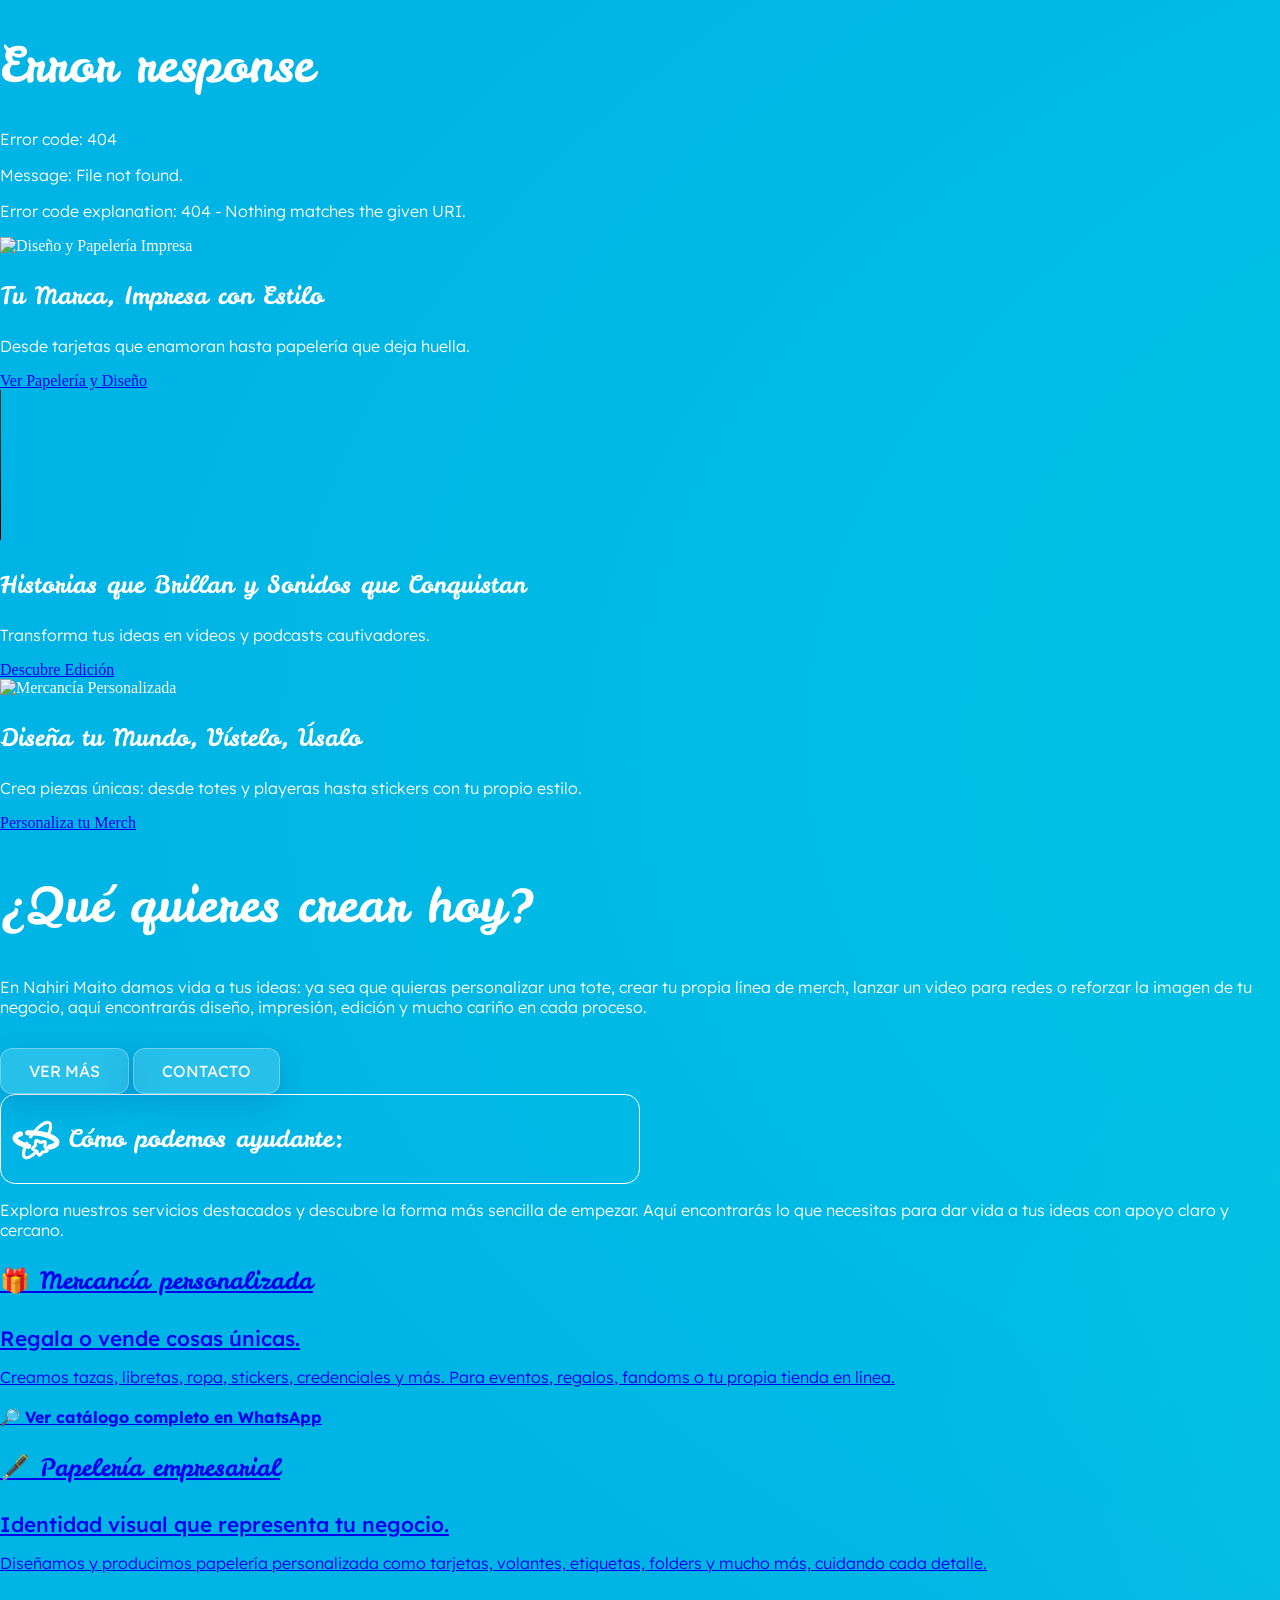
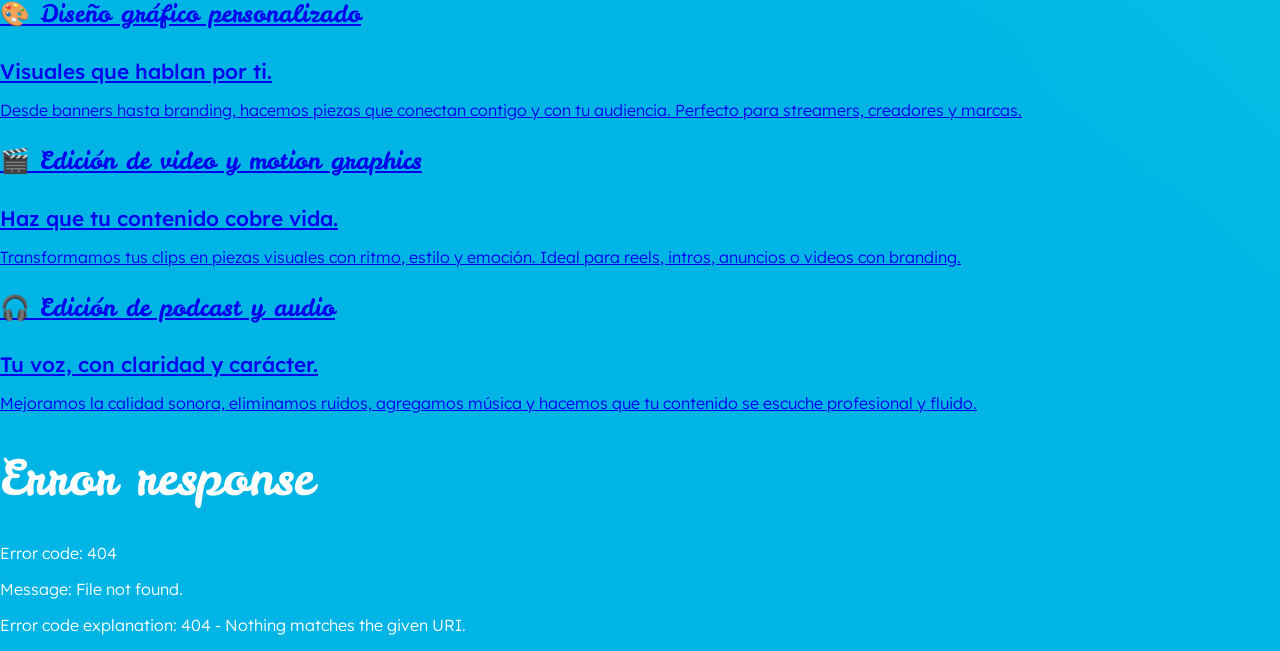
==== index.html @ ea648f17 "Modificaciones a como-enviar-archivos.html" ====
<!DOCTYPE html>
<html lang="en">
  <head>
    <meta charset="UTF-8" />
    <meta name="viewport" content="width=device-width, initial-scale=1.0" />
    <link rel="stylesheet" href="assets/css/responsive.css" />
    <link rel="stylesheet" href="assets/css/home.css" />
    <link rel="preconnect" href="https://fonts.googleapis.com" />
    <link rel="preconnect" href="https://fonts.gstatic.com" crossorigin />
    <link
      href="https://fonts.googleapis.com/css2?family=Leckerli+One&family=Lexend:wght@100..900&display=swap"
      rel="stylesheet"
    />
    <title>Nahiri Maito</title>
  </head>
  <script>
    // Función para cargar componentes en el DOM
    document.addEventListener("DOMContentLoaded", function () {
      const loadComponent = (id, file) => {
        fetch(file)
          .then((res) => res.text())
          .then((data) => {
            const container = document.getElementById(id);
            if (container) container.innerHTML = data;
          });
      };

      loadComponent("nav-container", "/components/nav.html");
      loadComponent("footer-container", "/components/footer.html");
    });
  </script>

  <body>
    <div id="nav-container"></div>

    <main>
      <section id="hero-bienvenida">
        <div class="hero-tarjetas">
          <div class="tarjeta-servicio tarjeta-imagen">
            <div class="tarjeta-servicio__media-wrapper">
              <img
                class="tarjeta-servicio__media"
                src="assets/home/PrePapImp.png"
                alt="Diseño y Papelería Impresa"
                loading="lazy"
              />
            </div>
            <div class="tarjeta-servicio__superposicion">
              <h3>Tu Marca, Impresa con Estilo</h3>
              <p>
                Desde tarjetas que enamoran hasta papelería que deja huella.
              </p>
              <a
                href="/servicios/papeleria-empresarial.html"
                class="btn-primario"
                >Ver Papelería y Diseño</a
              >
            </div>
            <div class="tarjeta-servicio__efecto-fondo"></div>
          </div>

          <div class="tarjeta-servicio tarjeta-video">
            <video
              id="videoBanner"
              autoplay
              loop
              playsinline
              muted
              controls
              preload="metadata"
              controlsList="nodownload"
              class="tarjeta-servicio__media"
              src="assets/home/PrePodVid.mp4"
              type="video/mp4"
              loading="lazy"
            >
              Tu navegador no soporta HTML5
            </video>
            <div class="tarjeta-servicio__superposicion">
              <h3>Historias que Brillan y Sonidos que Conquistan</h3>
              <p>Transforma tus ideas en videos y podcasts cautivadores.</p>
              <a href="//servicios/servicios.html" class="btn-primario"
                >Descubre Edición</a
              >
            </div>
            <div class="tarjeta-servicio__efecto-fondo"></div>
          </div>

          <div class="tarjeta-servicio tarjeta-imagen">
            <div class="tarjeta-servicio__media-wrapper">
              <img
                class="tarjeta-servicio__media"
                src="assets/home/PreMerch.png"
                alt="Mercancía Personalizada"
                loading="lazy"
              />
            </div>
            <div class="tarjeta-servicio__superposicion">
              <h3>Diseña tu Mundo, Vístelo, Úsalo</h3>
              <p>
                Crea piezas únicas: desde totes y playeras hasta stickers con tu
                propio estilo.
              </p>
              <a href="/servicios/merch-personalizada.html" class="btn-primario"
                >Personaliza tu Merch</a
              >
            </div>
            <div class="tarjeta-servicio__efecto-fondo"></div>
          </div>
        </div>

        <div class="hero-texto">
          <h1>¿Qué quieres crear hoy?</h1>
          <p>
            En Nahiri Maito damos vida a tus ideas: ya sea que quieras
            personalizar una tote, crear tu propia línea de merch, lanzar un
            video para redes o reforzar la imagen de tu negocio, aquí
            encontrarás diseño, impresión, edición y mucho cariño en cada
            proceso.
          </p>
          <a href="#servicioscard"
            ><button class="animated-button">VER MÁS</button></a
          >
          <a href="#footer-container"
            ><button class="animated-button">CONTACTO</button></a
          >
        </div>
      </section>

      <!-- Cards de navegación -->
      <section id="servicioscard">
        <button class="buttonheader">
          <svg
            aria-hidden="true"
            xmlns="http://www.w3.org/2000/svg"
            fill="none"
            stroke="#fff"
            viewBox="0 0 24 24"
          >
            <path
              fill="#fff"
              d="m21.9953 13.5202-.7472.0653.7472-.0653ZM11.6958 9.11988l.0686-.74685-.0686.74685ZM2.00472 11.684l.74715-.0653-.74715.0653Zm19.73808 2.697-.6085-.4384.6085.4384ZM2.09486 12.0645l.70014-.2689-.70014.2689Zm.43332.6781.55962-.4994-.55962.4994Zm1.54255 1.152-.36185.6569.36185-.6569Zm.69054-3.6385c.39863-.1125.63057-.52691.51805-.92554-.11253-.39864-.5269-.63058-.92554-.51805l.40749 1.44359Zm2.70893 5.7387c.40002.1075.81145-.1296.91897-.5296.10752-.4-.1296-.8115-.52962-.919l-.38935 1.4486Zm-5.21304-5.1715.60853.4384-.60853-.4384Zm19.64794 2.3164-.7001.2689.7001-.2689Zm-.4333-.678-.5596.4993.5596-.4993Zm-1.5425-1.1521.3618-.6569-.3618.6569Zm-3.3995-2.10019c-.4-.10751-.8115.12961-.919.52962-.1075.39997.1296.81147.5296.91897l.3894-1.44859ZM8.33087 16.2098c.40354.0934.8064-.158.89981-.5615.09341-.4036-.158-.8064-.56155-.8999l-.33826 1.4614ZM18.396 15.1476c-.4064.0798-.6712.4741-.5913.8805.0799.4065.4741.6712.8806.5913l-.2893-1.4718ZM7.96374 8.2781c-.41373.02003-.73289.37166-.71286.78539.02003.41373.37166.73289.78538.71286L7.96374 8.2781Zm14.77866 5.1768c-.0828-.9479-.8125-1.7255-1.6708-2.3214l-.8554 1.2321c.7666.5323 1.0097.9658 1.0319 1.2199l1.4943-.1306Zm-1.6708-2.3214c-1.9387-1.34601-5.4513-2.4063-9.3072-2.76047l-.1372 1.49371c3.7344.34306 6.9528 1.36296 8.589 2.49886l.8554-1.2321Zm-1.4253 5.2582c1.1525-.3253 2.1656-.8235 2.7051-1.5723l-1.2171-.8768c-.233.3234-.8291.7045-1.8955 1.0055l.4075 1.4436Zm2.7051-1.5723c.2829-.3927.4354-.8567.391-1.3645l-1.4943.1306c.0095.1082-.0154.2205-.1138.3571l1.2171.8768ZM1.25756 11.7493c.01771.2026.0657.398.13716.5841l1.40028-.5378c-.0259-.0674-.03868-.126-.04313-.1769l-1.49431.1306Zm.13716.5841c.12751.332.32983.635.57384.9085l1.11924-.9987c-.15504-.1737-.2455-.3244-.2928-.4476l-1.40028.5378Zm.57384.9085c.43247.4847 1.03639.9219 1.74032 1.3096l.72371-1.3138c-.61845-.3407-1.0651-.681-1.34479-.9945l-1.11924.9987Zm1.74032 1.3096c.44349.2443.93731.4748 1.47138.689l.55835-1.3923c-.48681-.1952-.92419-.4002-1.30602-.6105l-.72371 1.3138Zm.6449-5.73899c-.87866.24802-1.64747.58859-2.20065 1.04298-.56513.46421-.96442 1.10561-.89557 1.89381l1.49431-.1306c-.01256-.1438.03601-.3434.35337-.6041.3293-.2705.87761-.5388 1.65603-.7585l-.40749-1.44359ZM21.0716 11.1335c-.6175-.4288-1.384-.8217-2.2518-1.16972l-.5583 1.39222c.7959.3192 1.455.6627 1.9547 1.0096l.8554-1.2321Zm-17.36273 3.418c1.01718.5603 2.30813 1.0527 3.76133 1.4433l.38935-1.4486c-1.37246-.3689-2.54354-.8219-3.42696-1.3085l-.72372 1.3138Zm-2.45131-2.8022c.08281.9479.81247 1.7255 1.67081 2.3215l.85545-1.2322c-.76659-.5322-1.00975-.9658-1.03195-1.2199l-1.49431.1306Zm3.09622-2.93679c-1.15246.3253-2.16571.82356-2.70515 1.57239l1.21706.8768c.23301-.3235.82915-.7046 1.89558-1.0056l-.40749-1.44359ZM1.64863 10.3849c-.28286.3926-.43543.8565-.39107 1.3643l1.49431-.1305c-.00945-.1082.01539-.2204.11382-.357l-1.21706-.8768Zm21.09377 3.07c-.0177-.2027-.0657-.398-.1371-.5841l-1.4003.5378c.0259.0675.0387.126.0431.1769l1.4943-.1306Zm-.1371-.5841c-.1275-.332-.3299-.635-.5739-.9085l-1.1192.9987c.155.1738.2455.3245.2928.4476l1.4003-.5378Zm-.5739-.9085c-.4324-.4846-1.0364-.9219-1.7403-1.3096l-.7237 1.3139c.6185.3406 1.0651.6809 1.3448.9944l1.1192-.9987Zm-1.7403-1.3096c-.4435-.2443-.9372-.4747-1.4713-.68892l-.5583 1.39222c.4867.1952.9241.4002 1.3059.6106l.7237-1.3139Zm-.6448 5.739c.8787-.248 1.6474-.5886 2.2006-1.043.5651-.4642.9644-1.1056.8955-1.8938l-1.4943.1306c.0126.1438-.036.3434-.3533.6041-.3293.2705-.8776.5388-1.656.7585l.4075 1.4436ZM2.92837 14.0708c.61758.4287 1.38413.8216 2.25189 1.1697l.55835-1.3923c-.79598-.3192-1.45512-.6627-1.9548-1.0096l-.85544 1.2322Zm17.36273-3.4181C19.274 10.0924 17.983 9.6 16.5298 9.20941l-.3894 1.44859c1.3725.3689 2.5436.8219 3.427 1.3086l.7237-1.3139ZM2.92837 14.0708c1.26641.8792 3.18749 1.6263 5.4025 2.139l.33826-1.4614c-2.12155-.491-3.83747-1.1823-4.88531-1.9098l-.85545 1.2322Zm15.75693 2.5486c1.1451-.2251 2.1409-.5686 2.8579-1.0464.7175-.4782 1.2805-1.1882 1.1992-2.1181l-1.4943.1306c.014.1605-.0522.4163-.5367.7393-.4851.3233-1.2642.6162-2.3154.8228l.2893 1.4718Zm-6.9209-8.24637c-1.346-.12364-2.62803-.15169-3.80066-.09493l.07252 1.49825c1.09764-.05314 2.30934-.02733 3.59094.09039l.1372-1.49371Z"
            />
            <path
              stroke-linecap="round"
              stroke-width="1.5"
              d="M15.2744 4.85061c.2592-.16358.5108-.30526.753-.42355.8807-.43014 1.6363-.55101 2.1745-.29079.2758.13336.4778.35873.6095.6622.1231.28344.1849.635.1884 1.04334m-3.7254-.9912C13.46 5.99564 11.2763 8.21359 9.38191 10.9923m5.89249-6.14169c-.3889.24541-.7947.54012-1.211.87906M6.78798 20.8588c.00337.0016.00674.0033.01013.0049.11352.0549.23672.0929.36873.1145.23702.0389.50245.0253.79127-.037.51544-.111 1.10535-.3768 1.74122-.7753.14882-.0932.30017-.1938.45367-.3013.2558-.1791.5176-.3777.7837-.5943l1.1748-.9546m-5.32352 2.5431c-.82572-.4087-.9811-1.6515-.56597-3.3475m.56597 3.3475c-1.32788-.6573-.92235-3.4716.80198-6.8588M18.7781 7.48866c.1504-.61448.2259-1.16947.2217-1.64685m0 0c.0075.85618-.2413 1.962-.7188 3.21295"
            />
            <path
              stroke-width="1.5"
              d="M11.7647 14.2813c-.0138-.9104-.0206-1.3656.2664-1.5313.287-.1657.6778.0678 1.4594.5349l.2022.1209c.2221.1327.3331.199.4554.2145.1224.0155.2421-.0217.4817-.0961l.2181-.0677c.8429-.2618 1.2644-.3927 1.5177-.1587.2534.234.1708.6779.0057 1.5657l-.0427.2297c-.0469.2523-.0704.3784-.0426.5017.0279.1232.1038.2296.2558.4423l.1383.1937c.5347.7486.802 1.1229.6716 1.4332-.1304.3104-.5723.3512-1.4559.4328l-.2286.0211c-.2511.0232-.3766.0348-.4818.0955-.1051.0607-.1779.1636-.3235.3695l-.1326.1874c-.5125.7244-.7688 1.0867-1.1027 1.0444-.334-.0422-.5245-.4608-.9055-1.2982l-.0985-.2166c-.1083-.238-.1624-.357-.2552-.4427-.0929-.0857-.2138-.1285-.4558-.214l-.2202-.0778c-.8515-.3009-1.2772-.4514-1.3531-.7878-.076-.3364.2481-.6359.8962-1.2351l.1677-.155c.1842-.1702.2763-.2554.3241-.369.0477-.1137.0458-.2431.0419-.5018l-.0035-.2355Z"
            />
          </svg>
          <h2>Cómo podemos ayudarte:</h2>
        </button>
        <p id="DescServDest">
          Explora nuestros servicios destacados y descubre la forma más sencilla
          de empezar. Aquí encontrarás lo que necesitas para dar vida a tus
          ideas con apoyo claro y cercano.
        </p>

        <div class="card-container">
          <div class="card">
            <a href=" https://wa.me/c/5215614847163">
              <h3>🎁 Mercancía personalizada</h3>
              <h4>Regala o vende cosas únicas.</h4>
              <p>
                Creamos tazas, libretas, ropa, stickers, credenciales y más.
                Para eventos, regalos, fandoms o tu propia tienda en línea.
                <br /><br />
                <strong>🔎 Ver catálogo completo en WhatsApp</strong>
              </p>
            </a>
          </div>
          <div class="card">
            <a href="/servicios/papeleria-empresarial.html">
              <h3>🖋️ Papelería empresarial</h3>
              <h4>Identidad visual que representa tu negocio.</h4>
              <p>
                Diseñamos y producimos papelería personalizada como tarjetas,
                volantes, etiquetas, folders y mucho más, cuidando cada detalle.
              </p>
            </a>
          </div>
          <div class="card">
            <a href="/servicios/diseño-grafico.html">
              <h3>🎨 Diseño gráfico personalizado</h3>
              <h4>Visuales que hablan por ti.</h4>
              <p>
                Desde banners hasta branding, hacemos piezas que conectan
                contigo y con tu audiencia. Perfecto para streamers, creadores y
                marcas.
              </p>
            </a>
          </div>
          <div class="card">
            <a href="/servicios/edicion-video.html">
              <h3>🎬 Edición de video y motion graphics</h3>
              <h4>Haz que tu contenido cobre vida.</h4>
              <p>
                Transformamos tus clips en piezas visuales con ritmo, estilo y
                emoción. Ideal para reels, intros, anuncios o videos con
                branding.
              </p>
            </a>
          </div>
          <div class="card">
            <a href="/servicios/edicion-podcast.html">
              <h3>🎧 Edición de podcast y audio</h3>
              <h4>Tu voz, con claridad y carácter.</h4>
              <p>
                Mejoramos la calidad sonora, eliminamos ruidos, agregamos música
                y hacemos que tu contenido se escuche profesional y fluido.
              </p>
            </a>
          </div>
        </div>
      </section>
    </main>

    <div id="footer-container"></div>
  </body>
</html>
---- assets/css/responsive.css ----
/* Variables de color */
:root {
  --color-fondo: #030d18;
  --color-primario: #003843;
  --color-secundario: #10af94;
  --color-complementario: #009c9b;
  --color-destaque: #00b5e5;
  --color-blanco: #ffffff;
}
/*---- Ajustes Globales ---*/
body {
  padding: 0;
  margin: 0;
  width: 100%;
  height: 100%;
  color: white;
  background-size: 400%;
  background-color: #00b5e5;
  background-image: radial-gradient(at 47% 33%, #00cfe4 0, transparent 59%),
    radial-gradient(at 82% 65%, #33e6d4 0, transparent 55%);
  animation: gradientAnimation 10s ease infinite;

  h1 {
    font-family: "Leckerli One", cursive;
    font-optical-sizing: auto;
    font-weight: normal;
    font-style: normal;
    font-size: 3rem;
  }

  h2 {
    font-family: "Leckerli One", cursive;
    font-optical-sizing: auto;
    font-weight: normal;
    font-style: normal;
    font-size: 2.3rem;
  }

  h3 {
    font-family: "Leckerli One", cursive;
    font-optical-sizing: auto;
    font-weight: normal;
    font-style: normal;
    font-size: 1.5rem;
  }
  h4 {
    font-family: "Lexend", serif;
    font-optical-sizing: auto;
    font-weight: 500;
    font-style: normal;
    font-size: 1.3rem;
    margin-bottom: 0.5rem;
  }
  h5 {
    font-family: "Lexend", serif;
    font-optical-sizing: auto;
    font-weight: 400;
    font-style: normal;
    font-size: 1rem;
  }
  li {
    padding: 3px;
    font-family: "Lexend", serif;
    font-weight: 300;
    font-size: 1rem;
  }
  p {
    font-family: "Lexend", serif;
    font-optical-sizing: auto;
    font-weight: 300;
    font-style: normal;
    font-size: 1rem;
  }

  nav {
    /* == Tamaño y posición == */
    z-index: 3;
    position: fixed;
    display: flex;
    justify-content: space-evenly;
    inset: 1%;
    align-items: center;
    max-height: fit-content;
    width: min-content;
    max-width: 600px;
    margin: 0 auto;
    /* == Estilo == */
    padding: 15px;
    background-color: #003842;
    border-radius: 1rem;

    #logonm {
      align-items: center;
      justify-content: center;
      margin: 0 1rem 0;
      img {
        width: auto;
        height: 50px;
      }
    }
    ul {
      list-style-type: none;
      margin: 0;
      padding: 0;
      display: flex;
      gap: 0.5rem;
      justify-content: space-evenly;
      text-align: center;

      li {
        a {
          font-family: "Lexend", serif;
          font-size: 10pt;
          text-decoration: none;
          color: white;
          display: flex;
          align-items: center;
          justify-content: center;
          flex-direction: column;
          transition: color 0.3s, transform 0.3s;
          img {
            max-height: 32px;
          }

          &:hover {
            color: #fffacd;
            transform: scale(1.1);
          }
        }
      }
    }

    .iconnav {
      height: 100%;
      max-width: 5vh;
      width: auto;
      aspect-ratio: 1/1;
      filter: invert(100%) sepia(0%) saturate(0%) hue-rotate(360deg)
        brightness(100%) contrast(100%);
    }
    @media (max-width: 600px) {
      gap: 1rem;
      margin: 0 auto;
      #logonm {
        width: 52px;
        height: 100%;
        object-fit: contain;
        overflow: hidden;
        margin: 0;
      }
      img {
        margin-right: 0 5% 0;
      }
    }
  }

  .barghost {
    height: 10vh;
    background-color: transparent;
  }
  footer {
    width: 100%;
    gap: 1rem;
    display: flex;
    flex-direction: column;
    align-items: center;
    .footer-contenedor {
      padding: 2% 10%;
      background-color: rgba(0, 56, 66, 0.9);

      .footer-links {
        display: grid;
        grid-template-columns: repeat(auto-fill(300px, 1fr));
        li {
          border: 1px #ccc solid;
          border-radius: 5px 0px 5px 0px;
          margin: 3px;
          padding: 3px;
        }
        a {
          font-family: "Lexend", serif;
          font-weight: 700;
          text-decoration: none;
          color: #ccc;
        }
        a:hover {
          text-decoration: underline;
        }
      }
      .footer-branding {
        display: flex;
        flex-direction: row;
        flex-wrap: wrap;
        justify-content: center;
        gap: 1rem;
        .logo-footer {
          max-width: 200px;
          width: 100%;
          margin-bottom: 1rem;
        }
        section {
          display: flex;
          flex-wrap: wrap;
          justify-content: center;
          min-width: 300px;
          .iconrsscont {
            text-align: center;

            justify-content: center;
            align-items: center;
          }
        }
        .iconrsscont {
          display: flex;
          flex-direction: row;
          flex-wrap: wrap;
          gap: 1rem;
          justify-content: space-evenly;
          margin-bottom: 1.5rem;
          a {
            font-family: "Lexend", serif;
            font-weight: 700;
            text-decoration: none;
            text-align: center;
            color: #ccc;
            font-size: clamp(0.9rem, 1.2vw, 1rem);
          }
          .iconrss {
            width: 35px;
            height: 35px;
            filter: invert(100%) sepia(0%) saturate(0%) hue-rotate(360deg)
              brightness(100%) contrast(100%);

            a {
              text-align: center;
              box-sizing: border-box;
              max-width: 100px;
            }
          }
        }

        iframe {
          margin: 5px;
          height: auto;
          width: 100%;
        }
      }
    }
    #footer-creditos {
      margin: 1% 10%;
      width: 100%;
      font-family: "Lexend", serif;
      font-weight: 700;
      text-decoration: none;
      text-wrap: wrap;
      color: white;
      text-align: center;
    }
  }

  .buttonheader {
    vertical-align: baseline;
    max-width: 90%;
    min-width: 50%;
    width: fit-content;
    max-height: 10vh;
    height: max-content;
    display: flex;
    gap: 7px;
    justify-content: start;
    align-items: center;
    border: 1px solid white;
    background-color: transparent;
    border-radius: 15px;
    padding: 10px;

    h2 {
      font-size: 18pt;
      color: white;
    }

    svg {
      max-height: 50px;
    }
  }
  .animated-button {
    font-family: "Lexend", serif;
    font-weight: normal;
    margin: 0 auto;
    background: rgba(255, 255, 255, 0.15);
    border-radius: 12px;
    border: 1px solid rgba(255, 255, 255, 0.3);
    color: white;
    padding: 12px 28px;
    font-size: 1rem;
    cursor: pointer;
    backdrop-filter: blur(10px);
    -webkit-backdrop-filter: blur(10px);
    box-shadow: 0 8px 32px 0 rgba(31, 38, 135, 0.2);
    transition: transform 0.25s ease, box-shadow 0.25s ease;
    user-select: none;
    width: fit-content;
    margin-top: 15px;

    &:hover {
      transform: scale(1.08);
      box-shadow: 0 12px 40px 0 rgba(31, 38, 135, 0.4);
    }

    &:active {
      transform: scale(0.95);
      box-shadow: 0 6px 20px 0 rgba(31, 38, 135, 0.25);
    }
  }
}

/*---- Media Queries ---*/
@media (max-width: 750px) {
  .hero-bienvenida,
  .document-container {
    flex: 1 1 calc(90% - 2rem);
  }
}
/*---- Nota de Construcción ---*/
.working-notice {
  display: flex;
  flex-direction: column;
  align-items: center;
  justify-content: center;
  background: rgba(255, 255, 255, 0.4);
  border: 2px dashed #85a2c2;
  padding: 2rem;
  margin: 2rem auto;
  border-radius: 1rem;
  max-width: 600px;
  text-align: center;
  backdrop-filter: blur(10px);
  box-shadow: 0 0 20px rgba(100, 100, 100, 0.1);
  font-family: "Segoe UI", sans-serif;
}

.notice-icon {
  font-size: 3rem;
  margin-bottom: 1rem;
}

.notice-text h2 {
  font-size: clamp(1.2rem, 2vw, 1.8rem);
  color: #2b3e59;
  margin-bottom: 0.5rem;
}

.notice-text p {
  font-size: clamp(0.95rem, 1.8vw, 1.1rem);
  color: #3e4e63;
  margin: 0.2rem 0;
}

.easter-egg {
  font-style: italic;
  font-size: 0.9rem;
  color: #6b7f99;
  background-color: rgba(255, 255, 255, 0.2);
  padding: 0.2rem 0.5rem;
  border-radius: 0.5rem;
}
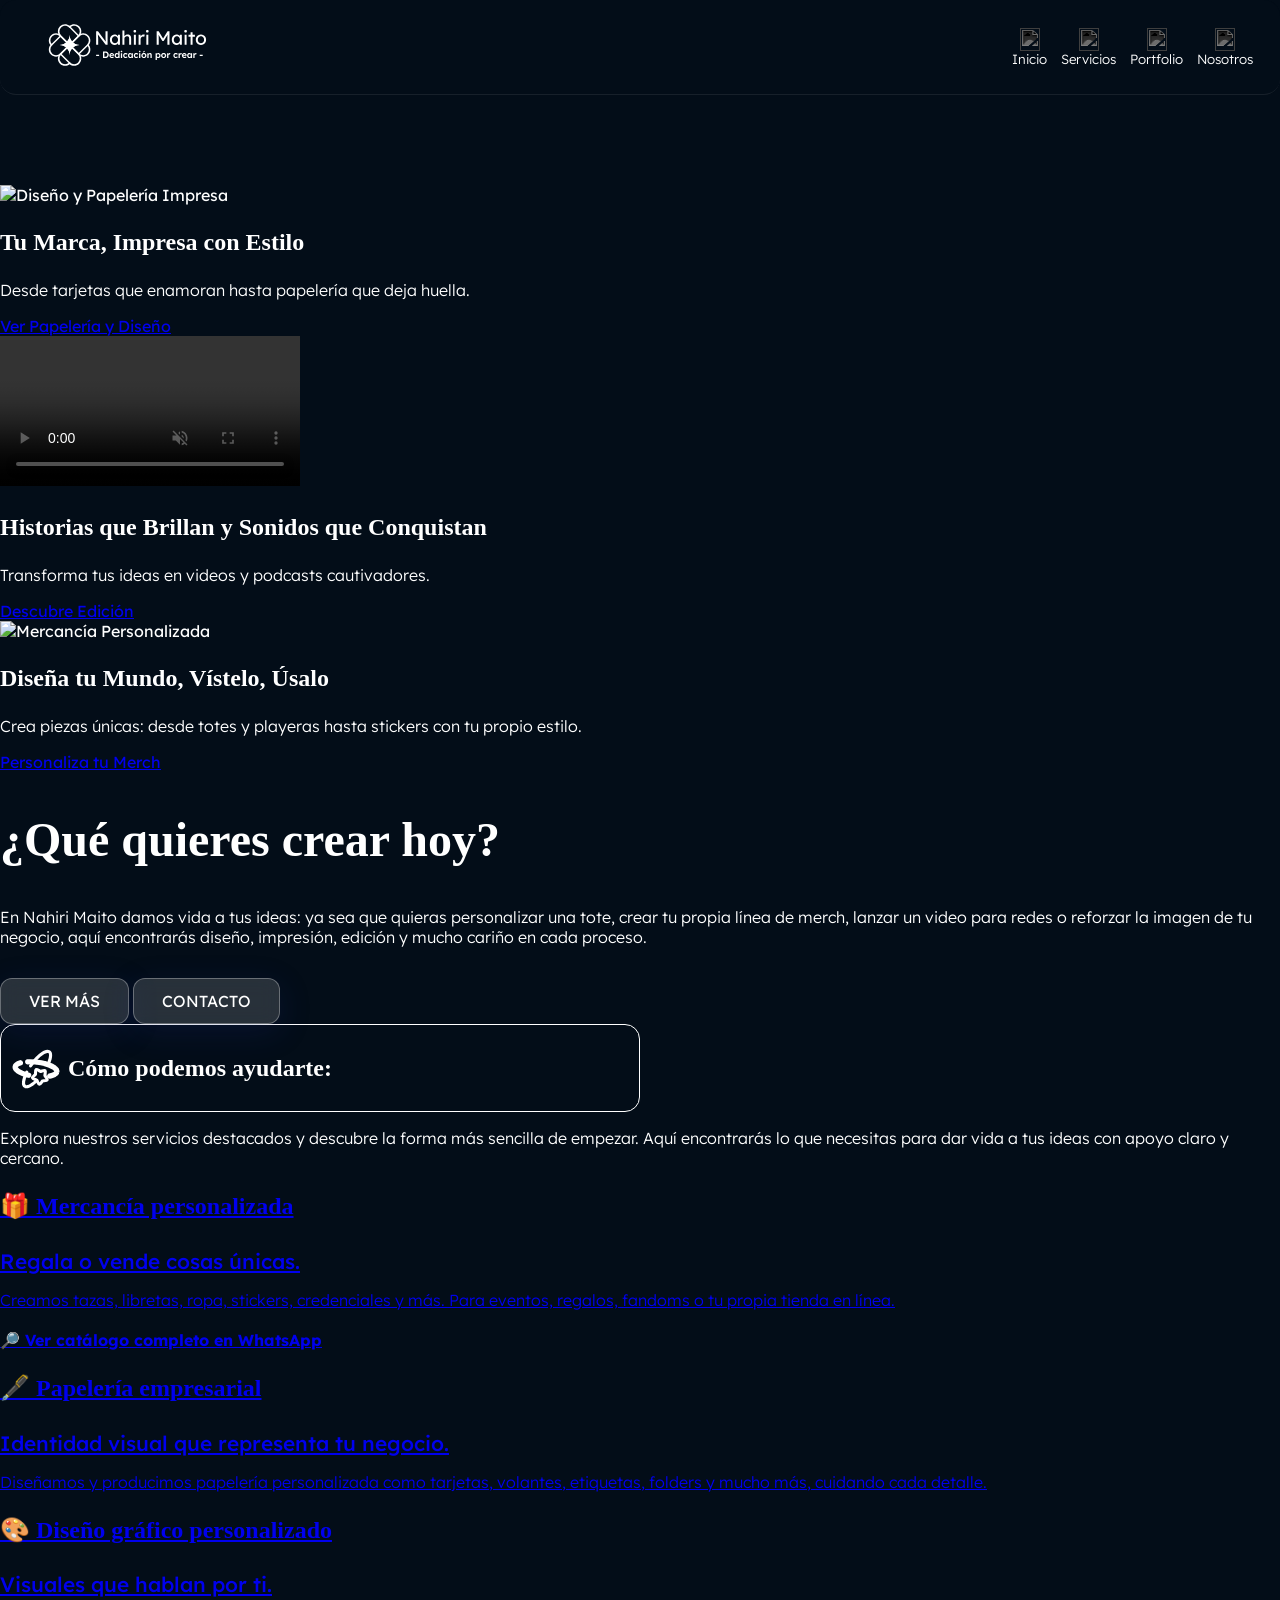
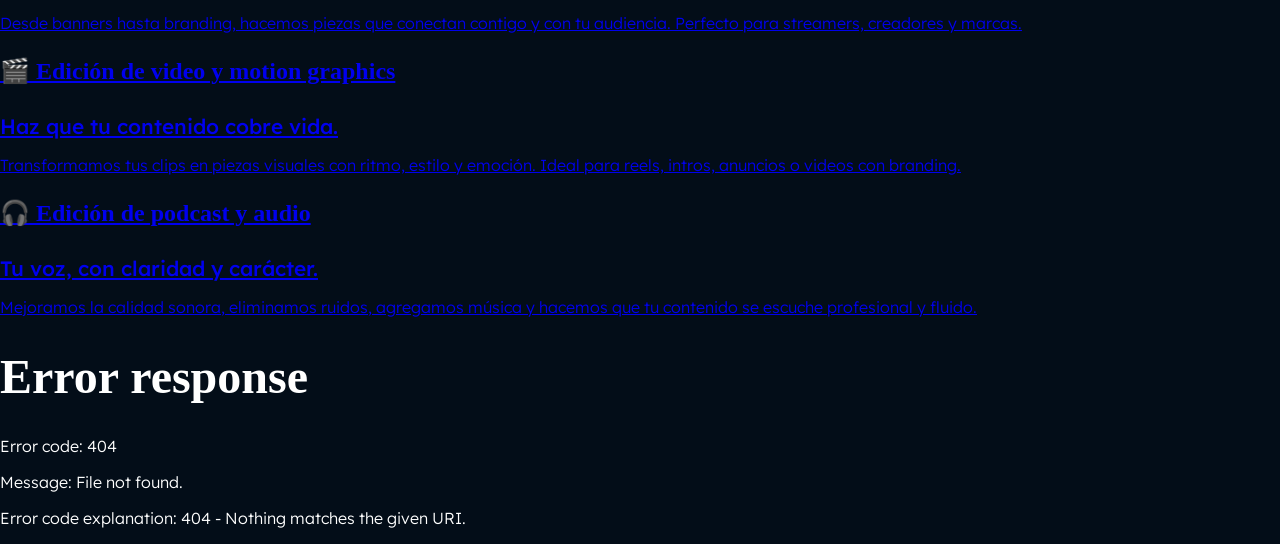
==== commit e1bd588b: "feat: estructura inicial de Nahiri V3 - Variables de color y tipografía - Base.css inicial - Navbar " ====
--- a/index.html
+++ b/index.html
@@ -1,14 +1,15 @@
-<!DOCTYPE html>
+<!doctype html>
 <html lang="en">
   <head>
     <meta charset="UTF-8" />
     <meta name="viewport" content="width=device-width, initial-scale=1.0" />
+    <link rel="icon" type="image/svg+xml" href="assets/home/favicon.svg" />
     <link rel="stylesheet" href="assets/css/responsive.css" />
+    <link rel="stylesheet" href="assets/css/base.css" />
     <link rel="stylesheet" href="assets/css/home.css" />
-    <link rel="preconnect" href="https://fonts.googleapis.com" />
-    <link rel="preconnect" href="https://fonts.gstatic.com" crossorigin />
+    <link rel="stylesheet" href="assets/css/variables.css" />
     <link
-      href="https://fonts.googleapis.com/css2?family=Leckerli+One&family=Lexend:wght@100..900&display=swap"
+      href="https://api.fontshare.com/v2/css?f[]=telma@1&display=swap"
       rel="stylesheet"
     />
     <title>Nahiri Maito</title>
--- a/assets/css/responsive.css
+++ b/assets/css/responsive.css
@@ -1,366 +1,132 @@
-/* Variables de color */
-:root {
-  --color-fondo: #030d18;
-  --color-primario: #003843;
-  --color-secundario: #10af94;
-  --color-complementario: #009c9b;
-  --color-destaque: #00b5e5;
-  --color-blanco: #ffffff;
+/*---- Media Queries ---*/
+@media (min-width: 800px) {
+  .hamburger,
+  .drawer {
+    display: none;
+  }
 }
-/*---- Ajustes Globales ---*/
-body {
-  padding: 0;
-  margin: 0;
-  width: 100%;
-  height: 100%;
-  color: white;
-  background-size: 400%;
-  background-color: #00b5e5;
-  background-image: radial-gradient(at 47% 33%, #00cfe4 0, transparent 59%),
-    radial-gradient(at 82% 65%, #33e6d4 0, transparent 55%);
-  animation: gradientAnimation 10s ease infinite;
+@media (max-width: 800px) {
+  .navbar {
+    width: 100%;
+    max-height: 40px;
+    max-width: 80%;
+    inset: 1%;
 
-  h1 {
-    font-family: "Leckerli One", cursive;
-    font-optical-sizing: auto;
-    font-weight: normal;
-    font-style: normal;
-    font-size: 3rem;
+    .nav-menu-expand {
+      display: none;
+    }
+    .hamburger {
+      display: block;
+    }
   }
+  .hamburger {
+    justify-content: center;
+    align-items: center;
+    background: none;
+    border: var(--border-standard);
+    border-radius: var(--radius-lg);
+    color: var(--color-accent-emerald);
+    font-family: var(--font-subtitle);
+    letter-spacing: 0.12em;
+    text-transform: uppercase;
+    padding: 0.35rem 0.75rem;
+    cursor: pointer;
+    transition: background 0.2s;
+  }
+  .hamburger:hover {
+    color: var(--color-accent-ocean);
+    border: var(--border-standard);
+    background-color: var(--color-accent-ocean), 0.7;
+    box-shadow: 0px 0px 5px;
+  }
+  .drawer {
+    position: absolute;
+    top: 0;
+    left: 0;
+    right: 0;
+    background: var(--color-brand);
+    border-bottom: 0.5px solid var(--border-standard);
+    z-index: 60;
+    padding: 1rem 1.2rem 1.4rem;
+    transform: translateY(-100%);
+    transition: transform 0.3s ease;
 
-  h2 {
-    font-family: "Leckerli One", cursive;
-    font-optical-sizing: auto;
-    font-weight: normal;
-    font-style: normal;
-    font-size: 2.3rem;
-  }
+    .drawer-header {
+      display: flex;
+      justify-content: space-between;
+      align-items: center;
+      margin-bottom: 1rem;
 
-  h3 {
-    font-family: "Leckerli One", cursive;
-    font-optical-sizing: auto;
-    font-weight: normal;
-    font-style: normal;
-    font-size: 1.5rem;
-  }
-  h4 {
-    font-family: "Lexend", serif;
-    font-optical-sizing: auto;
-    font-weight: 500;
-    font-style: normal;
-    font-size: 1.3rem;
-    margin-bottom: 0.5rem;
-  }
-  h5 {
-    font-family: "Lexend", serif;
-    font-optical-sizing: auto;
-    font-weight: 400;
-    font-style: normal;
-    font-size: 1rem;
-  }
-  li {
-    padding: 3px;
-    font-family: "Lexend", serif;
-    font-weight: 300;
-    font-size: 1rem;
-  }
-  p {
-    font-family: "Lexend", serif;
-    font-optical-sizing: auto;
-    font-weight: 300;
-    font-style: normal;
-    font-size: 1rem;
-  }
+      .close-btn {
+        background: none;
+        border: none;
+        color: var(--color-text-primary);
+        font-size: 1.1rem;
+        cursor: pointer;
+        line-height: 2;
+        padding: 0.2rem;
+      }
 
-  nav {
-    /* == Tamaño y posición == */
-    z-index: 3;
-    position: fixed;
-    display: flex;
-    justify-content: space-evenly;
-    inset: 1%;
-    align-items: center;
-    max-height: fit-content;
-    width: min-content;
-    max-width: 600px;
-    margin: 0 auto;
-    /* == Estilo == */
-    padding: 15px;
-    background-color: #003842;
-    border-radius: 1rem;
-
-    #logonm {
-      align-items: center;
-      justify-content: center;
-      margin: 0 1rem 0;
-      img {
-        width: auto;
-        height: 50px;
-      }
-    }
-    ul {
-      list-style-type: none;
-      margin: 0;
-      padding: 0;
-      display: flex;
-      gap: 0.5rem;
-      justify-content: space-evenly;
-      text-align: center;
-
-      li {
-        a {
-          font-family: "Lexend", serif;
-          font-size: 10pt;
-          text-decoration: none;
-          color: white;
-          display: flex;
-          align-items: center;
-          justify-content: center;
-          flex-direction: column;
-          transition: color 0.3s, transform 0.3s;
-          img {
-            max-height: 32px;
-          }
-
-          &:hover {
-            color: #fffacd;
-            transform: scale(1.1);
-          }
-        }
+      .drawer-logo {
+        font-family: var(--font-subtitle);
+        font-size: 1.1rem;
+        font-weight: 300;
+        letter-spacing: 0.1em;
       }
     }
 
-    .iconnav {
-      height: 100%;
-      max-width: 5vh;
-      width: auto;
-      aspect-ratio: 1/1;
-      filter: invert(100%) sepia(0%) saturate(0%) hue-rotate(360deg)
-        brightness(100%) contrast(100%);
-    }
-    @media (max-width: 600px) {
-      gap: 1rem;
-      margin: 0 auto;
-      #logonm {
-        width: 52px;
-        height: 100%;
-        object-fit: contain;
-        overflow: hidden;
-        margin: 0;
+    .drawer-links {
+      list-style: none;
+      display: flex;
+      flex-direction: column;
+      gap: 0;
+      li {
+        border-bottom: 0.5px solid var(--color-accent-emerald);
       }
-      img {
-        margin-right: 0 5% 0;
+      a {
+        display: flex;
+        align-items: center;
+        justify-content: space-between;
+        padding: 0.85rem 0;
+        font-family: var(--font-body);
+        font-size: 0.7rem;
+        letter-spacing: 0.2em;
+        text-transform: uppercase;
+        color: var(--color-text-primary);
+        text-decoration: none;
+      }
+      a:hover {
+        color: var(--color-brand-light);
+      }
+      .arrow {
+        color: var(--color-accent-ocean);
+        font-family: "DM Mono", monospace;
+        font-weight: 700;
+        opacity: 0.6;
+        font-size: 1.5em;
       }
     }
+    .drawer-cta {
+      margin-top: 1rem;
+      display: block;
+      text-align: center;
+      font-family: var(--font-subtitle);
+      font-weight: 500;
+      font-size: 0.65rem;
+      letter-spacing: 0.18em;
+      text-transform: uppercase;
+      color: var(--color-brand);
+      background: var(--color-brand-light);
+      padding: 0.65rem 1.2rem;
+      text-decoration: none;
+    }
+  }
+  .drawer.open {
+    transform: translateY(0);
   }
 
-  .barghost {
-    height: 10vh;
-    background-color: transparent;
-  }
-  footer {
-    width: 100%;
-    gap: 1rem;
-    display: flex;
-    flex-direction: column;
-    align-items: center;
-    .footer-contenedor {
-      padding: 2% 10%;
-      background-color: rgba(0, 56, 66, 0.9);
-
-      .footer-links {
-        display: grid;
-        grid-template-columns: repeat(auto-fill(300px, 1fr));
-        li {
-          border: 1px #ccc solid;
-          border-radius: 5px 0px 5px 0px;
-          margin: 3px;
-          padding: 3px;
-        }
-        a {
-          font-family: "Lexend", serif;
-          font-weight: 700;
-          text-decoration: none;
-          color: #ccc;
-        }
-        a:hover {
-          text-decoration: underline;
-        }
-      }
-      .footer-branding {
-        display: flex;
-        flex-direction: row;
-        flex-wrap: wrap;
-        justify-content: center;
-        gap: 1rem;
-        .logo-footer {
-          max-width: 200px;
-          width: 100%;
-          margin-bottom: 1rem;
-        }
-        section {
-          display: flex;
-          flex-wrap: wrap;
-          justify-content: center;
-          min-width: 300px;
-          .iconrsscont {
-            text-align: center;
-
-            justify-content: center;
-            align-items: center;
-          }
-        }
-        .iconrsscont {
-          display: flex;
-          flex-direction: row;
-          flex-wrap: wrap;
-          gap: 1rem;
-          justify-content: space-evenly;
-          margin-bottom: 1.5rem;
-          a {
-            font-family: "Lexend", serif;
-            font-weight: 700;
-            text-decoration: none;
-            text-align: center;
-            color: #ccc;
-            font-size: clamp(0.9rem, 1.2vw, 1rem);
-          }
-          .iconrss {
-            width: 35px;
-            height: 35px;
-            filter: invert(100%) sepia(0%) saturate(0%) hue-rotate(360deg)
-              brightness(100%) contrast(100%);
-
-            a {
-              text-align: center;
-              box-sizing: border-box;
-              max-width: 100px;
-            }
-          }
-        }
-
-        iframe {
-          margin: 5px;
-          height: auto;
-          width: 100%;
-        }
-      }
-    }
-    #footer-creditos {
-      margin: 1% 10%;
-      width: 100%;
-      font-family: "Lexend", serif;
-      font-weight: 700;
-      text-decoration: none;
-      text-wrap: wrap;
-      color: white;
-      text-align: center;
-    }
-  }
-
-  .buttonheader {
-    vertical-align: baseline;
-    max-width: 90%;
-    min-width: 50%;
-    width: fit-content;
-    max-height: 10vh;
-    height: max-content;
-    display: flex;
-    gap: 7px;
-    justify-content: start;
-    align-items: center;
-    border: 1px solid white;
-    background-color: transparent;
-    border-radius: 15px;
-    padding: 10px;
-
-    h2 {
-      font-size: 18pt;
-      color: white;
-    }
-
-    svg {
-      max-height: 50px;
-    }
-  }
-  .animated-button {
-    font-family: "Lexend", serif;
-    font-weight: normal;
-    margin: 0 auto;
-    background: rgba(255, 255, 255, 0.15);
-    border-radius: 12px;
-    border: 1px solid rgba(255, 255, 255, 0.3);
-    color: white;
-    padding: 12px 28px;
-    font-size: 1rem;
-    cursor: pointer;
-    backdrop-filter: blur(10px);
-    -webkit-backdrop-filter: blur(10px);
-    box-shadow: 0 8px 32px 0 rgba(31, 38, 135, 0.2);
-    transition: transform 0.25s ease, box-shadow 0.25s ease;
-    user-select: none;
-    width: fit-content;
-    margin-top: 15px;
-
-    &:hover {
-      transform: scale(1.08);
-      box-shadow: 0 12px 40px 0 rgba(31, 38, 135, 0.4);
-    }
-
-    &:active {
-      transform: scale(0.95);
-      box-shadow: 0 6px 20px 0 rgba(31, 38, 135, 0.25);
-    }
-  }
-}
-
-/*---- Media Queries ---*/
-@media (max-width: 750px) {
   .hero-bienvenida,
   .document-container {
     flex: 1 1 calc(90% - 2rem);
   }
 }
-/*---- Nota de Construcción ---*/
-.working-notice {
-  display: flex;
-  flex-direction: column;
-  align-items: center;
-  justify-content: center;
-  background: rgba(255, 255, 255, 0.4);
-  border: 2px dashed #85a2c2;
-  padding: 2rem;
-  margin: 2rem auto;
-  border-radius: 1rem;
-  max-width: 600px;
-  text-align: center;
-  backdrop-filter: blur(10px);
-  box-shadow: 0 0 20px rgba(100, 100, 100, 0.1);
-  font-family: "Segoe UI", sans-serif;
-}
-
-.notice-icon {
-  font-size: 3rem;
-  margin-bottom: 1rem;
-}
-
-.notice-text h2 {
-  font-size: clamp(1.2rem, 2vw, 1.8rem);
-  color: #2b3e59;
-  margin-bottom: 0.5rem;
-}
-
-.notice-text p {
-  font-size: clamp(0.95rem, 1.8vw, 1.1rem);
-  color: #3e4e63;
-  margin: 0.2rem 0;
-}
-
-.easter-egg {
-  font-style: italic;
-  font-size: 0.9rem;
-  color: #6b7f99;
-  background-color: rgba(255, 255, 255, 0.2);
-  padding: 0.2rem 0.5rem;
-  border-radius: 0.5rem;
-}
--- a/assets/css/base.css
+++ b/assets/css/base.css
@@ -0,0 +1,354 @@
+/* -- Fuentes --*/
+@import url("https://fonts.googleapis.com/css2?family=Lexend+Deca:wght@100..900&family=Lexend:wght@100..900&display=swap");
+@import url("https://api.fontshare.com/v2/css?f[]=telma@1&display=swap");
+
+/*---- Ajustes Globales ---*/
+body {
+  background: var(--color-bg-primary);
+  color: var(--color-text-primary);
+  font-family: var(--font-body);
+
+  margin: 0;
+  padding: 0;
+
+  min-height: 100vh;
+
+  h1,
+  h2,
+  h3 {
+    font-family: var(--font-heading);
+    font-optical-sizing: auto;
+    font-weight: bold;
+  }
+
+  h1 {
+    font-size: 3rem;
+  }
+
+  h2 {
+    font-size: 2.3rem;
+  }
+
+  h3 {
+    font-size: 1.5rem;
+  }
+  h4,
+  h5,
+  h6 {
+    font-family: var(--font-subtitle);
+    font-optical-sizing: auto;
+    font-style: normal;
+  }
+  h4 {
+    font-weight: 500;
+    font-size: 1.3rem;
+    margin-bottom: 0.5rem;
+  }
+  h5 {
+    font-weight: 400;
+    font-size: 1rem;
+  }
+
+  li {
+    padding: 3px;
+    font-family: var(--color-text-primary);
+    font-weight: 300;
+    font-size: 1rem;
+  }
+  p {
+    font-family: var(--color-text-primary);
+    font-optical-sizing: auto;
+    font-weight: 300;
+    font-style: normal;
+    font-size: 1rem;
+  }
+
+  nav {
+    /* == Tamaño y posición == */
+    z-index: 3;
+    max-width: var(--container-width);
+    display: flex;
+    justify-content: space-between;
+    position: sticky;
+    align-items: center;
+    /* == Estilo == */
+    padding: 1.25rem 1.5rem;
+    backdrop-filter: blur(10px);
+    background: var(--color-bg-primary);
+    border-bottom: var(--border-subtle);
+    border-radius: 1rem;
+
+    #logonm {
+      align-items: left;
+      align-items: center;
+      margin: 0 1rem 0;
+      img {
+        width: auto;
+        height: 50px;
+      }
+    }
+    .nav-menu-expand {
+      max-width: var(--container-width);
+      list-style-type: none;
+      margin: 0;
+      padding: 0;
+      display: flex;
+      gap: 0.5rem;
+      justify-content: space-between;
+
+      text-align: center;
+
+      li {
+        a {
+          font-family: var(--font-body);
+          font-size: 10pt;
+          text-decoration: none;
+          color: white;
+          display: flex;
+          align-items: center;
+          justify-content: center;
+          flex-direction: column;
+          transition:
+            color 0.3s,
+            transform 0.3s;
+          img {
+            max-height: 32px;
+          }
+
+          &:hover {
+            color: #fffacd;
+            transform: scale(1.1);
+          }
+        }
+      }
+    }
+
+    .iconnav {
+      height: 100%;
+      max-width: 5vh;
+      width: auto;
+      aspect-ratio: 1/1;
+      filter: invert(100%) sepia(0%) saturate(0%) hue-rotate(360deg)
+        brightness(100%) contrast(100%);
+    }
+    @media (max-width: 600px) {
+      gap: 1rem;
+      margin: 0 auto;
+      #logonm {
+        width: 52px;
+        height: 100%;
+        object-fit: contain;
+        overflow: hidden;
+        margin: 0;
+      }
+      img {
+        margin-right: 0 5% 0;
+      }
+    }
+  }
+
+  .barghost {
+    height: 10vh;
+    background-color: transparent;
+  }
+  footer {
+    width: 100%;
+    gap: 1rem;
+    display: flex;
+    flex-direction: column;
+    align-items: center;
+    .footer-contenedor {
+      padding: 2% 10%;
+      background-color: rgba(0, 56, 66, 0.9);
+
+      .footer-links {
+        display: grid;
+        grid-template-columns: repeat(auto-fill(300px, 1fr));
+        li {
+          border: 1px #ccc solid;
+          border-radius: 5px 0px 5px 0px;
+          margin: 3px;
+          padding: 3px;
+        }
+        a {
+          font-family: "Lexend", serif;
+          font-weight: 700;
+          text-decoration: none;
+          color: #ccc;
+        }
+        a:hover {
+          text-decoration: underline;
+        }
+      }
+      .footer-branding {
+        display: flex;
+        flex-direction: row;
+        flex-wrap: wrap;
+        justify-content: center;
+        gap: 1rem;
+        .logo-footer {
+          max-width: 200px;
+          width: 100%;
+          margin-bottom: 1rem;
+        }
+        section {
+          display: flex;
+          flex-wrap: wrap;
+          justify-content: center;
+          min-width: 300px;
+          .iconrsscont {
+            text-align: center;
+
+            justify-content: center;
+            align-items: center;
+          }
+        }
+        .iconrsscont {
+          display: flex;
+          flex-direction: row;
+          flex-wrap: wrap;
+          gap: 1rem;
+          justify-content: space-evenly;
+          margin-bottom: 1.5rem;
+          a {
+            font-family: "Lexend", serif;
+            font-weight: 700;
+            text-decoration: none;
+            text-align: center;
+            color: #ccc;
+            font-size: clamp(0.9rem, 1.2vw, 1rem);
+          }
+          .iconrss {
+            width: 35px;
+            height: 35px;
+            filter: invert(100%) sepia(0%) saturate(0%) hue-rotate(360deg)
+              brightness(100%) contrast(100%);
+
+            a {
+              text-align: center;
+              box-sizing: border-box;
+              max-width: 100px;
+            }
+          }
+        }
+
+        iframe {
+          margin: 5px;
+          height: auto;
+          width: 100%;
+        }
+      }
+    }
+    #footer-creditos {
+      margin: 1% 10%;
+      width: 100%;
+      font-family: "Lexend", serif;
+      font-weight: 700;
+      text-decoration: none;
+      text-wrap: wrap;
+      color: white;
+      text-align: center;
+    }
+  }
+
+  .buttonheader {
+    vertical-align: baseline;
+    max-width: 90%;
+    min-width: 50%;
+    width: fit-content;
+    max-height: 10vh;
+    height: max-content;
+    display: flex;
+    gap: 7px;
+    justify-content: start;
+    align-items: center;
+    border: 1px solid white;
+    background-color: transparent;
+    border-radius: 15px;
+    padding: 10px;
+
+    h2 {
+      font-size: 18pt;
+      color: white;
+    }
+
+    svg {
+      max-height: 50px;
+    }
+  }
+  .animated-button {
+    font-family: "Lexend", serif;
+    font-weight: normal;
+    margin: 0 auto;
+    background: rgba(255, 255, 255, 0.15);
+    border-radius: 12px;
+    border: 1px solid rgba(255, 255, 255, 0.3);
+    color: white;
+    padding: 12px 28px;
+    font-size: 1rem;
+    cursor: pointer;
+    backdrop-filter: blur(10px);
+    -webkit-backdrop-filter: blur(10px);
+    box-shadow: 0 8px 32px 0 rgba(31, 38, 135, 0.2);
+    transition:
+      transform 0.25s ease,
+      box-shadow 0.25s ease;
+    user-select: none;
+    width: fit-content;
+    margin-top: 15px;
+
+    &:hover {
+      transform: scale(1.08);
+      box-shadow: 0 12px 40px 0 rgba(31, 38, 135, 0.4);
+    }
+
+    &:active {
+      transform: scale(0.95);
+      box-shadow: 0 6px 20px 0 rgba(31, 38, 135, 0.25);
+    }
+  }
+}
+
+/*---- Nota de Construcción ---*/
+.working-notice {
+  display: flex;
+  flex-direction: column;
+  align-items: center;
+  justify-content: center;
+  background: rgba(255, 255, 255, 0.4);
+  border: 2px dashed #85a2c2;
+  padding: 2rem;
+  margin: 2rem auto;
+  border-radius: 1rem;
+  max-width: 600px;
+  text-align: center;
+  backdrop-filter: blur(10px);
+  box-shadow: 0 0 20px rgba(100, 100, 100, 0.1);
+  font-family: "Segoe UI", sans-serif;
+}
+
+.notice-icon {
+  font-size: 3rem;
+  margin-bottom: 1rem;
+}
+
+.notice-text h2 {
+  font-size: clamp(1.2rem, 2vw, 1.8rem);
+  color: #2b3e59;
+  margin-bottom: 0.5rem;
+}
+
+.notice-text p {
+  font-size: clamp(0.95rem, 1.8vw, 1.1rem);
+  color: #3e4e63;
+  margin: 0.2rem 0;
+}
+
+.easter-egg {
+  font-style: italic;
+  font-size: 0.9rem;
+  color: #6b7f99;
+  background-color: rgba(255, 255, 255, 0.2);
+  padding: 0.2rem 0.5rem;
+  border-radius: 0.5rem;
+}
--- a/assets/css/variables.css
+++ b/assets/css/variables.css
@@ -0,0 +1,45 @@
+/* -- Fuentes */
+@import url("https://fonts.googleapis.com/css2?family=Lexend:wght@100..900&display=swap");
+@import url("https://fonts.googleapis.com/css2?family=Lexend+Deca:wght@100..900&display=swap");
+@import url("https://api.fontshare.com/v2/css?f[]=telma@1&display=swap");
+
+:root {
+  /* Brand */
+
+  --color-brand: #005f63; /* Abyssal Teal */
+  --color-brand-light: #00bce7; /* Sky Breeze */
+
+  /* Accent Families */
+
+  --color-accent-ocean: #00968f; /* Ocean Pulse */
+  --color-accent-emerald: #10af94; /* Emerald Flow */
+
+  /* Base */
+
+  --color-bg-primary: #030d18; /* Nocturne Black */
+  --color-bg-secondary: #0b1724;
+
+  /* Texto */
+  --font-body: "Lexend", sans-serif;
+  --font-subtitle: "Lexend Deca", sans-serif;
+  --font-heading: "Telma", serif;
+  --color-text-primary: #ffffff;
+  --color-text-secondary: rgba(255, 255, 255, 0.75);
+  /*Espaciado*/
+  --space-xs: 0.5rem;
+  --space-sm: 1rem;
+  --space-md: 2rem;
+  --space-lg: 4rem;
+  --space-xl: 6rem;
+  --space-xxl: 8rem;
+  /* Bordes */
+  --color-border: rgba(255, 255, 255, 0.12);
+  --border-subtle: 1px solid rgba(255, 255, 255, 0.08);
+  --border-standard: 1px solid #00bce7;
+  /* Radios */
+  --radius-sm: 8px;
+  --radius-md: 12px;
+  --radius-lg: 20px;
+  /* Ancho máximo*/
+  --container-width: 1280px;
+}
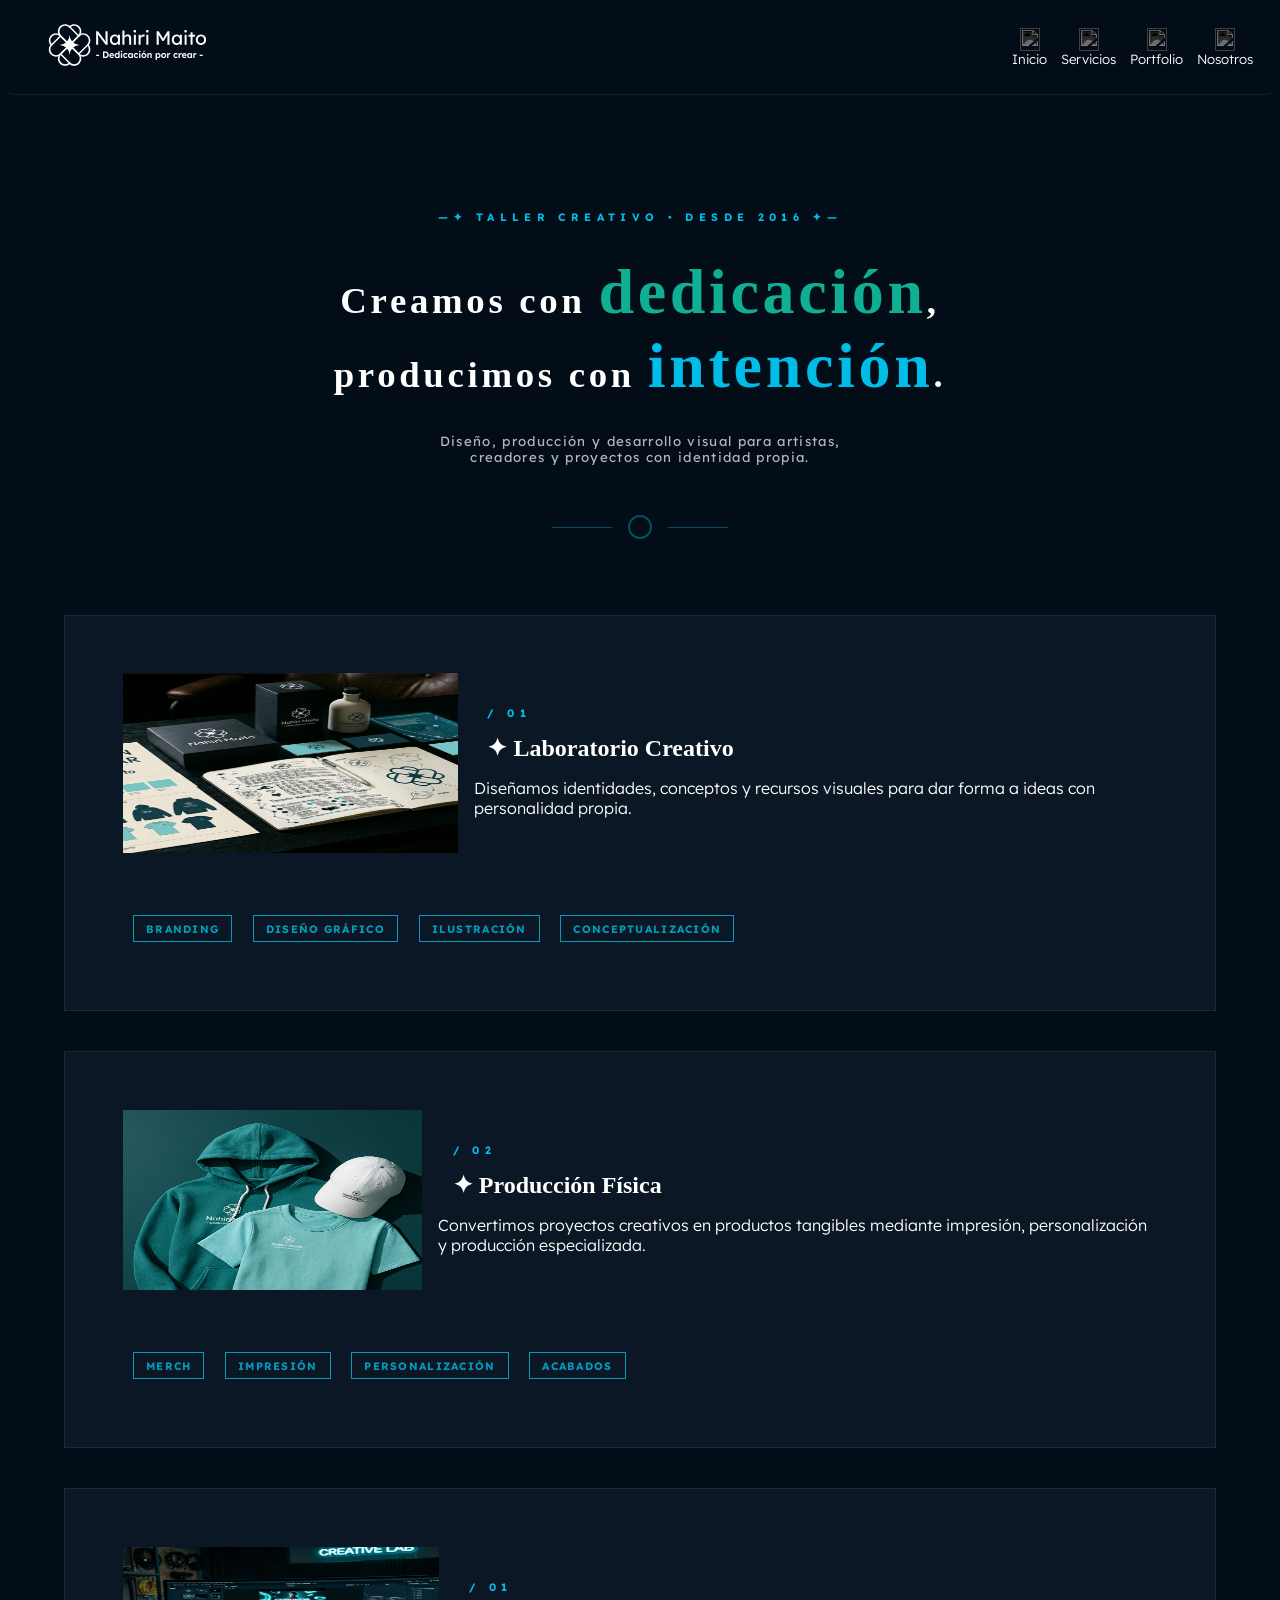
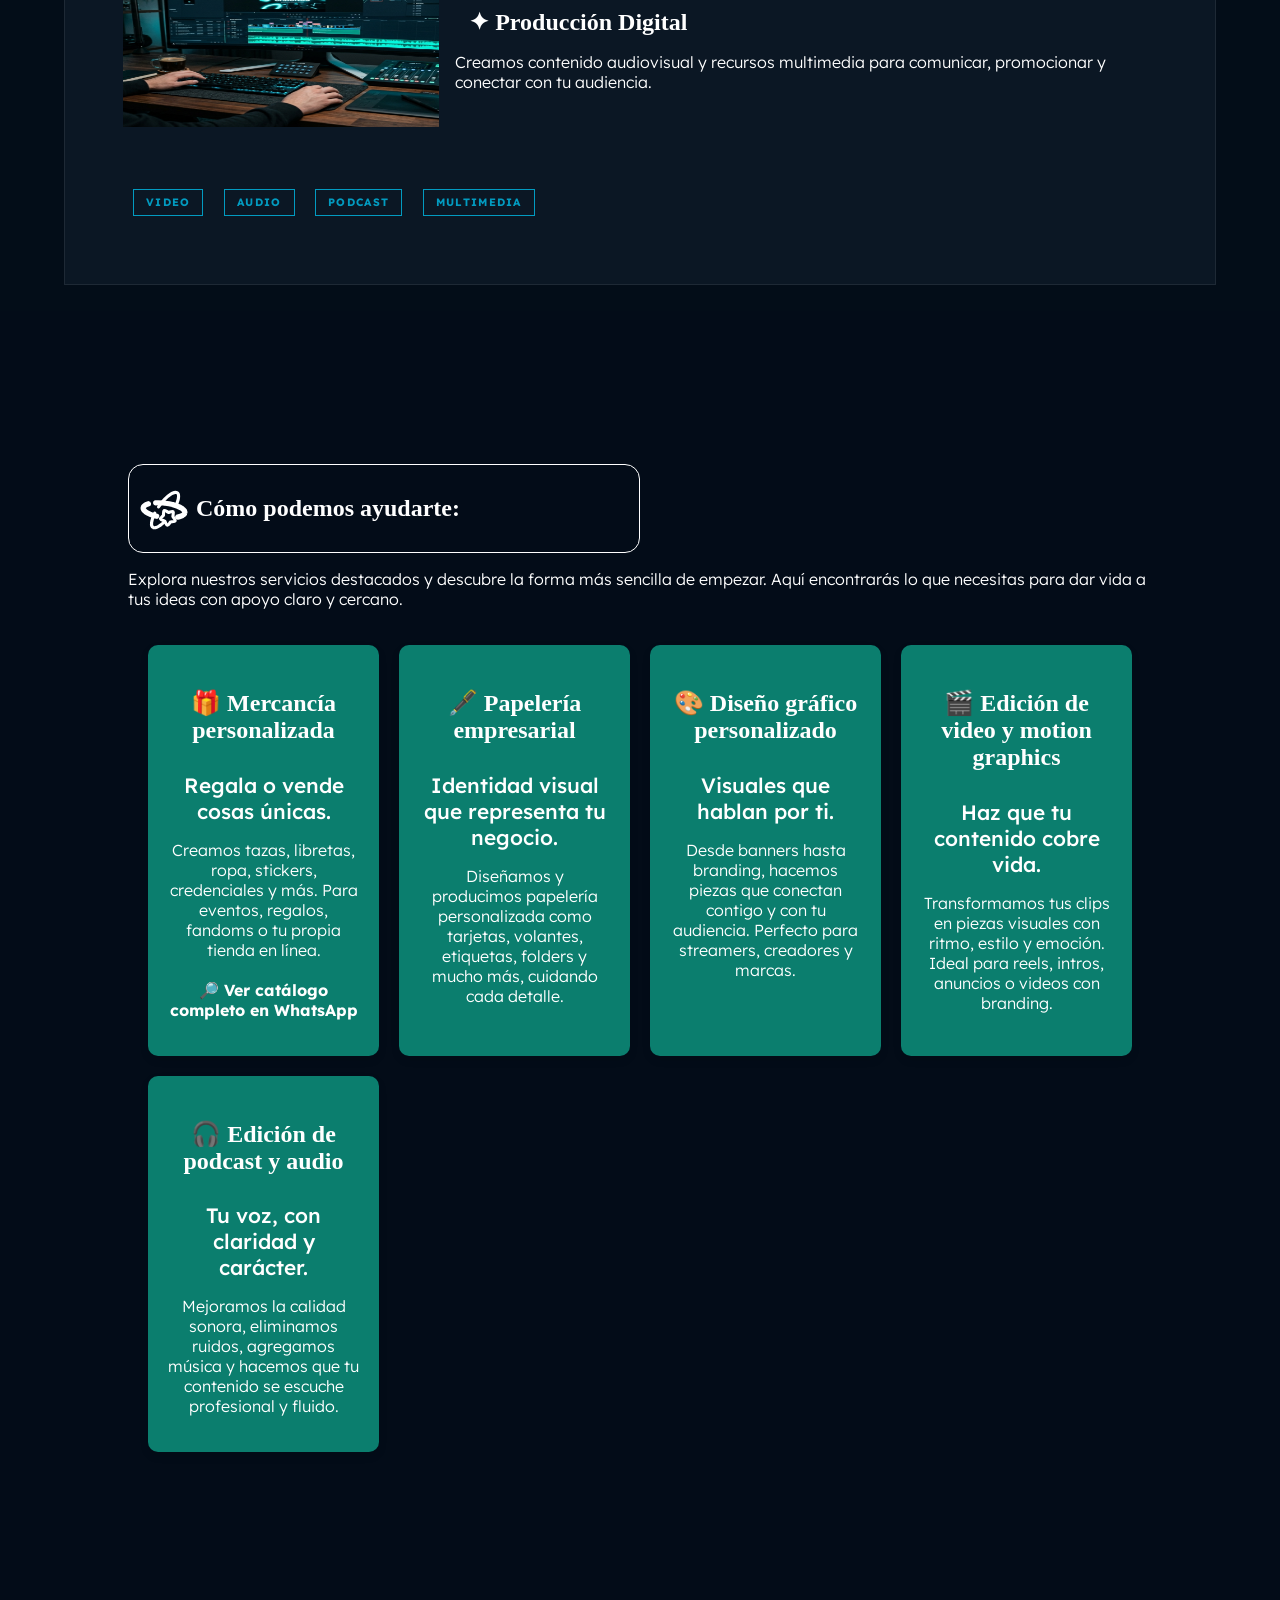
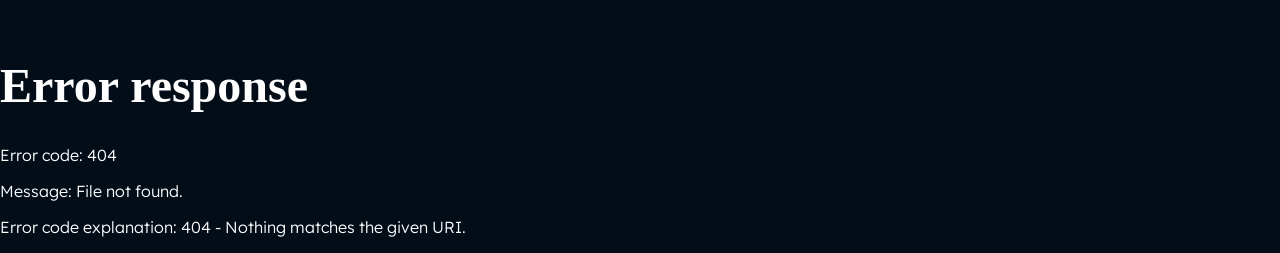
==== commit 914ced09: "feat: add hero and service paths section - Added new hero section - Added service-paths structure - " ====
--- a/index.html
+++ b/index.html
@@ -35,100 +35,103 @@
     <div id="nav-container"></div>
 
     <main>
-      <section id="hero-bienvenida">
-        <div class="hero-tarjetas">
-          <div class="tarjeta-servicio tarjeta-imagen">
-            <div class="tarjeta-servicio__media-wrapper">
-              <img
-                class="tarjeta-servicio__media"
-                src="assets/home/PrePapImp.png"
-                alt="Diseño y Papelería Impresa"
-                loading="lazy"
-              />
-            </div>
-            <div class="tarjeta-servicio__superposicion">
-              <h3>Tu Marca, Impresa con Estilo</h3>
-              <p>
-                Desde tarjetas que enamoran hasta papelería que deja huella.
-              </p>
-              <a
-                href="/servicios/papeleria-empresarial.html"
-                class="btn-primario"
-                >Ver Papelería y Diseño</a
-              >
-            </div>
-            <div class="tarjeta-servicio__efecto-fondo"></div>
-          </div>
-
-          <div class="tarjeta-servicio tarjeta-video">
-            <video
-              id="videoBanner"
-              autoplay
-              loop
-              playsinline
-              muted
-              controls
-              preload="metadata"
-              controlsList="nodownload"
-              class="tarjeta-servicio__media"
-              src="assets/home/PrePodVid.mp4"
-              type="video/mp4"
-              loading="lazy"
-            >
-              Tu navegador no soporta HTML5
-            </video>
-            <div class="tarjeta-servicio__superposicion">
-              <h3>Historias que Brillan y Sonidos que Conquistan</h3>
-              <p>Transforma tus ideas en videos y podcasts cautivadores.</p>
-              <a href="//servicios/servicios.html" class="btn-primario"
-                >Descubre Edición</a
-              >
-            </div>
-            <div class="tarjeta-servicio__efecto-fondo"></div>
-          </div>
-
-          <div class="tarjeta-servicio tarjeta-imagen">
-            <div class="tarjeta-servicio__media-wrapper">
-              <img
-                class="tarjeta-servicio__media"
-                src="assets/home/PreMerch.png"
-                alt="Mercancía Personalizada"
-                loading="lazy"
-              />
-            </div>
-            <div class="tarjeta-servicio__superposicion">
-              <h3>Diseña tu Mundo, Vístelo, Úsalo</h3>
-              <p>
-                Crea piezas únicas: desde totes y playeras hasta stickers con tu
-                propio estilo.
-              </p>
-              <a href="/servicios/merch-personalizada.html" class="btn-primario"
-                >Personaliza tu Merch</a
-              >
-            </div>
-            <div class="tarjeta-servicio__efecto-fondo"></div>
-          </div>
-        </div>
-
-        <div class="hero-texto">
-          <h1>¿Qué quieres crear hoy?</h1>
-          <p>
-            En Nahiri Maito damos vida a tus ideas: ya sea que quieras
-            personalizar una tote, crear tu propia línea de merch, lanzar un
-            video para redes o reforzar la imagen de tu negocio, aquí
-            encontrarás diseño, impresión, edición y mucho cariño en cada
-            proceso.
-          </p>
-          <a href="#servicioscard"
-            ><button class="animated-button">VER MÁS</button></a
-          >
-          <a href="#footer-container"
-            ><button class="animated-button">CONTACTO</button></a
-          >
+      <!-- Bienvenida -->
+      <section class="hero-principal">
+        <h6>—✦ Taller creativo • Desde 2016 ✦—</h6>
+
+        <h2>
+          Creamos con
+          <strong style="color: var(--color-accent-emerald)">dedicación</strong
+          >, <br />
+          producimos con
+          <strong style="color: var(--color-brand-light)">intención</strong>.
+        </h2>
+
+        <h5>
+          Diseño, producción y desarrollo visual para artistas, <br />
+          creadores y proyectos con identidad propia.
+        </h5>
+        <div class="division-container">
+          <div class="division-line"></div>
+          <div class="division-dot"></div>
+          <div class="division-line"></div>
         </div>
       </section>
-
       <!-- Cards de navegación -->
+      <section class="service-paths">
+        <article class="path-card">
+          <div class="header-path-card">
+            <img
+              class="img-path-card"
+              src="/assets/home/laboratorio_creativo.png"
+              alt=""
+            />
+            <div class="info-path-card">
+              <h6>/ 01</h6>
+              <h3><span>✦</span> Laboratorio Creativo</h3>
+              <p>
+                Diseñamos identidades, conceptos y recursos visuales para dar
+                forma a ideas con personalidad propia.
+              </p>
+            </div>
+          </div>
+          <div class="labels-path-card">
+            <div class="label-service"><h6>Branding</h6></div>
+            <div class="label-service"><h6>Diseño gráfico</h6></div>
+            <div class="label-service"><h6>Ilustración</h6></div>
+            <div class="label-service"><h6>Conceptualización</h6></div>
+          </div>
+        </article>
+
+        <article class="path-card">
+          <div class="header-path-card">
+            <img
+              class="img-path-card"
+              src="/assets/home/produccion-fisica.png"
+              alt=""
+            />
+            <div class="info-path-card">
+              <h6>/ 02</h6>
+              <h3><span>✦</span> Producción Física</h3>
+              <p>
+                Convertimos proyectos creativos en productos tangibles mediante
+                impresión, personalización y producción especializada.
+              </p>
+            </div>
+          </div>
+          <div class="labels-path-card">
+            <div class="label-service"><h6>Merch</h6></div>
+            <div class="label-service"><h6>Impresión</h6></div>
+            <div class="label-service"><h6>Personalización</h6></div>
+            <div class="label-service"><h6>Acabados</h6></div>
+          </div>
+        </article>
+
+        <article class="path-card">
+          <div class="header-path-card">
+            <img
+              class="img-path-card"
+              src="/assets/home/produccion-digital.png"
+              alt=""
+            />
+            <div class="info-path-card">
+              <h6>/ 01</h6>
+              <h3><span>✦</span> Producción Digital</h3>
+              <p>
+                Creamos contenido audiovisual y recursos multimedia para
+                comunicar, promocionar y conectar con tu audiencia.
+              </p>
+            </div>
+          </div>
+          <div class="labels-path-card">
+            <div class="label-service"><h6>Video</h6></div>
+            <div class="label-service"><h6>Audio</h6></div>
+            <div class="label-service"><h6>Podcast</h6></div>
+            <div class="label-service"><h6>Multimedia</h6></div>
+          </div>
+        </article>
+      </section>
+
       <section id="servicioscard">
         <button class="buttonheader">
           <svg
--- a/assets/css/base.css
+++ b/assets/css/base.css
@@ -33,8 +33,7 @@
     font-size: 1.5rem;
   }
   h4,
-  h5,
-  h6 {
+  h5 {
     font-family: var(--font-subtitle);
     font-optical-sizing: auto;
     font-style: normal;
@@ -47,6 +46,11 @@
   h5 {
     font-weight: 400;
     font-size: 1rem;
+  }
+  h6 {
+    letter-spacing: 0.5em;
+    text-transform: uppercase;
+    color: var(--color-brand-light);
   }
 
   li {
--- a/assets/css/home.css
+++ b/assets/css/home.css
@@ -0,0 +1,157 @@
+/* === Bienvenida === */
+.hero-principal {
+  text-align: center;
+  justify-content: center;
+  align-items: center;
+  h2 {
+    letter-spacing: 0.1em;
+    strong {
+      font-size: 4rem;
+    }
+  }
+  h5 {
+    color: rgba(255, 255, 255, 0.7);
+    font-size: smaller;
+    letter-spacing: 0.1em;
+  }
+  .division-container {
+    margin: 50px;
+    display: flex;
+    align-items: center;
+    justify-content: center;
+    gap: 1rem;
+    opacity: 0.38;
+    position: relative;
+    .division-line {
+      height: 0.5px;
+      width: 60px;
+      background: var(--color-brand-light);
+    }
+    .division-dot {
+      width: 20px;
+      height: 20px;
+      border: 2px solid var(--color-brand-light);
+      border-radius: var(--radius-lg);
+      corner-shape: superellipse(-1);
+    }
+  }
+}
+/*-- Cards de navegación --*/
+.service-paths {
+  padding: 2% 5%;
+  display: flex;
+  justify-content: center;
+  align-items: center;
+  flex-direction: row;
+  flex-wrap: wrap;
+  gap: 2.5rem;
+  .path-card {
+    border: var(--border-subtle);
+    padding: 5%;
+    background-color: var(--color-bg-secondary);
+    .header-path-card {
+      margin-bottom: 5%;
+      display: flex;
+      align-items: center;
+      justify-content: center;
+      gap: 1rem;
+      h6,
+      h3 {
+        margin: 2%;
+        padding: 0;
+      }
+
+      .img-path-card {
+        width: 30dvw;
+        max-height: 20dvh;
+        height: 100%;
+      }
+      .info-path-card {
+        max-height: 30dvw;
+      }
+    }
+    .labels-path-card {
+      display: flex;
+      flex-wrap: wrap;
+      .label-service {
+        opacity: 0.8;
+        background: none;
+        border: var(--border-standard);
+        color: var(--color-accent-emerald);
+        font-family: var(--font-subtitle);
+        text-transform: uppercase;
+        padding: 0.35rem 0.75rem;
+        margin: 1%;
+        h6 {
+          padding: 0;
+          margin: 0;
+          letter-spacing: 0.12em;
+          text-transform: uppercase;
+        }
+      }
+    }
+  }
+}
+
+#servicioscard {
+  justify-content: center;
+  background-color: #030c18;
+  padding: 12% 10%;
+
+  h2 {
+    font-size: clamp(0.875rem, 2vw, 1.5rem);
+  }
+
+  svg {
+    max-height: 50px;
+  }
+  #DescServDest {
+    display: flex;
+    flex-wrap: wrap;
+    align-items: flex-end;
+  }
+  /* Contenedor de cards */
+  .card-container {
+    display: grid;
+    grid-template-columns: repeat(auto-fit, minmax(200px, 1fr));
+    gap: 20px;
+    padding: 20px;
+  }
+  /* Cards individuales */
+  .card {
+    background-color: rgba(15, 174, 147, 0.7);
+    /* Color de fondo turquesa claro con transparencia */
+    color: white;
+    /* Color de texto blanco */
+    border-radius: 10px;
+    padding: 20px;
+    text-align: center;
+    transition:
+      transform 0.3s,
+      box-shadow 0.3s;
+    box-shadow: 0 4px 8px rgba(0, 0, 0, 0.1);
+
+    a {
+      text-decoration: none;
+      color: white;
+    }
+  }
+  .card:hover {
+    transform: scale(1.05);
+    box-shadow: 0 8px 16px rgba(0, 0, 0, 0.2);
+  }
+  /* Estilos responsivos */
+  @media (max-width: 600px) {
+    .contact-banner {
+      font-size: 14px;
+    }
+
+    .card h3 {
+      font-size: 18px;
+    }
+
+    .card p {
+      font-size: 14px;
+    }
+  }
+}
--- a/assets/css/variables.css
+++ b/assets/css/variables.css
@@ -33,6 +33,7 @@
   --space-xl: 6rem;
   --space-xxl: 8rem;
   /* Bordes */
+  --borde-prueba: 2px solid red;
   --color-border: rgba(255, 255, 255, 0.12);
   --border-subtle: 1px solid rgba(255, 255, 255, 0.08);
   --border-standard: 1px solid #00bce7;
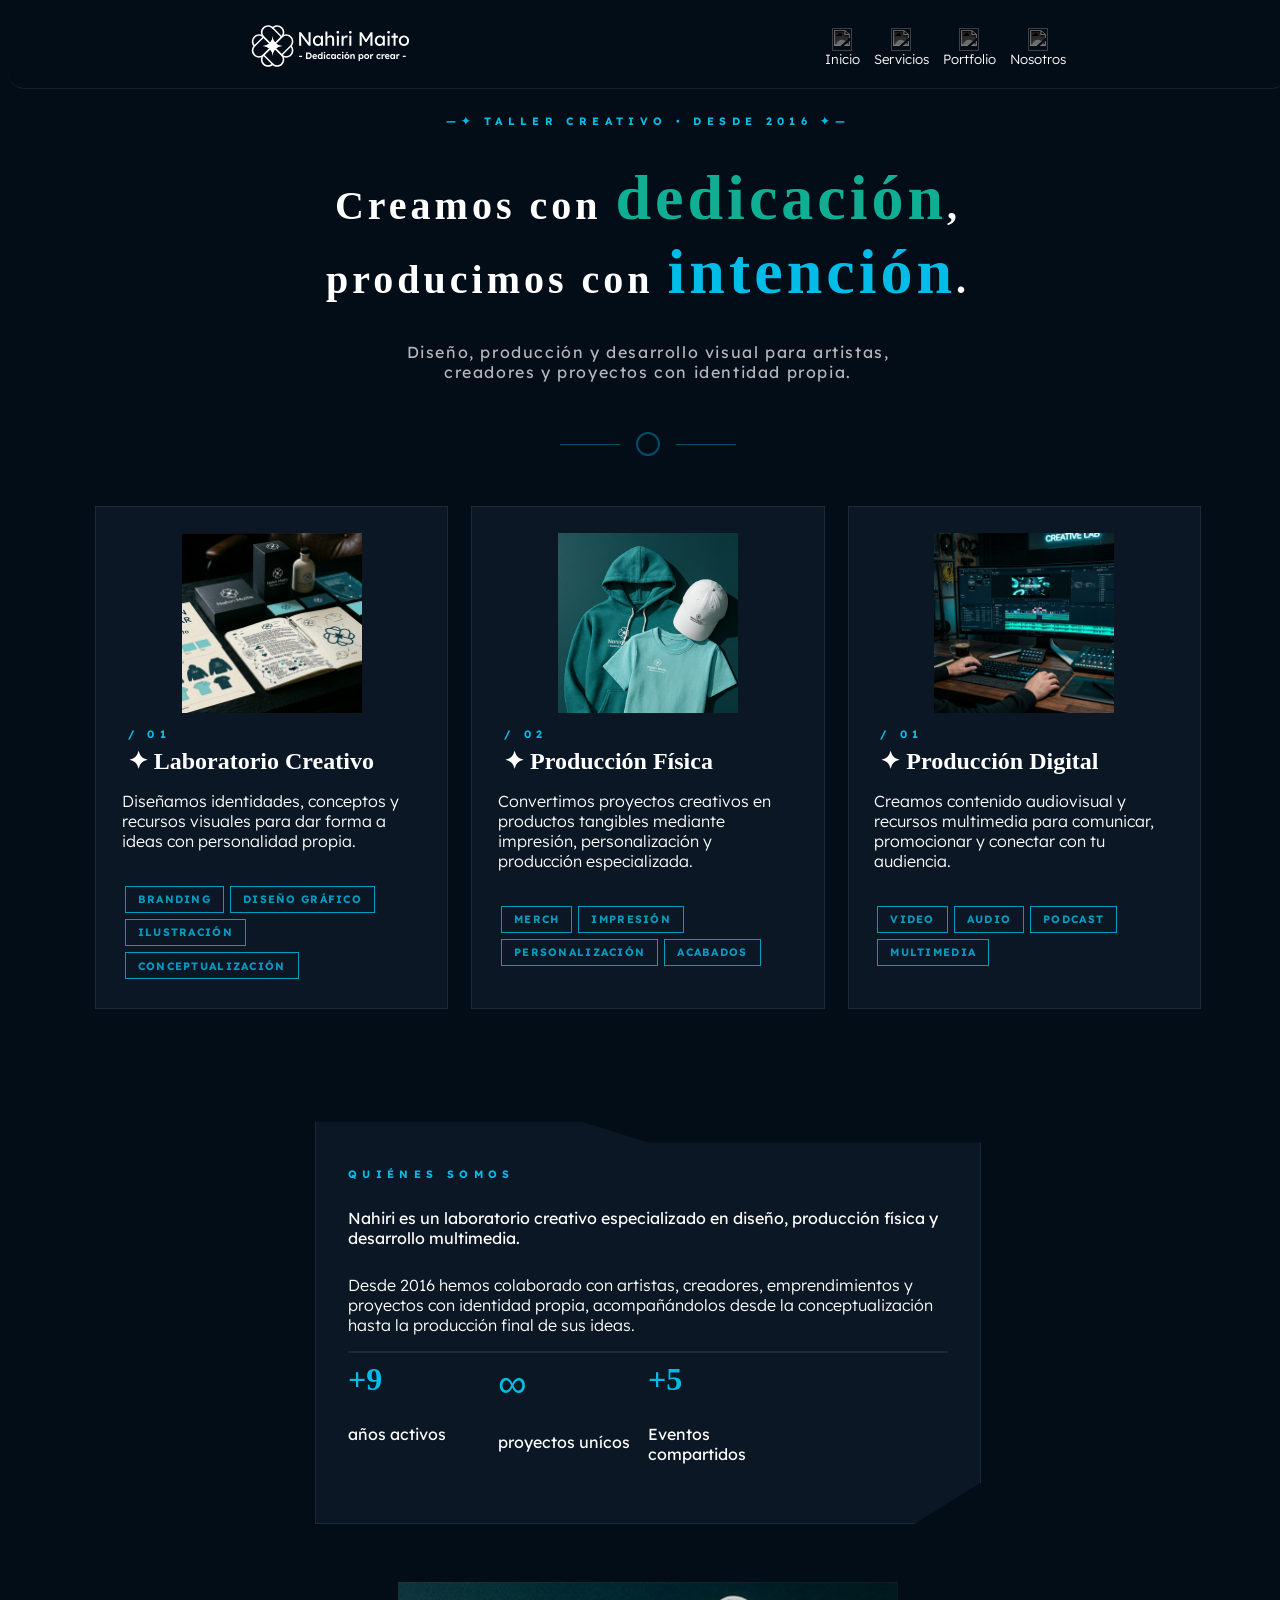
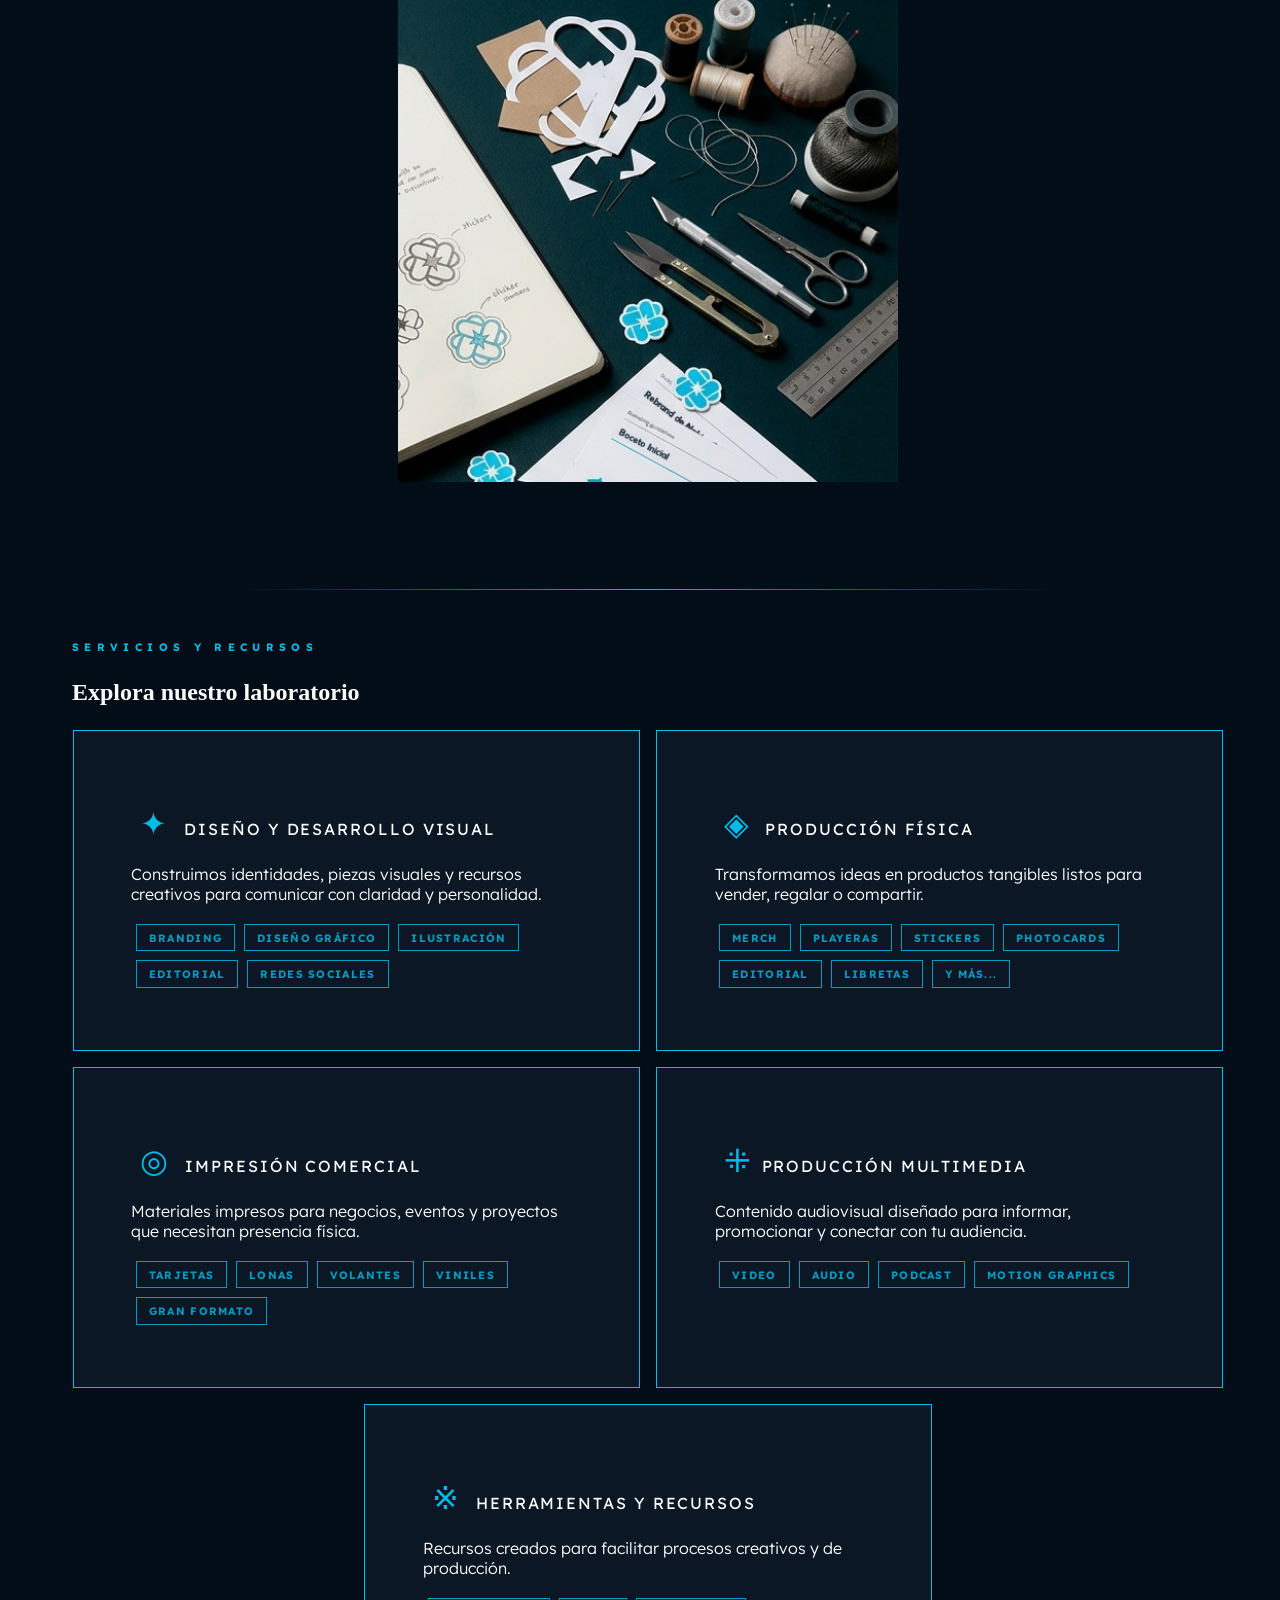
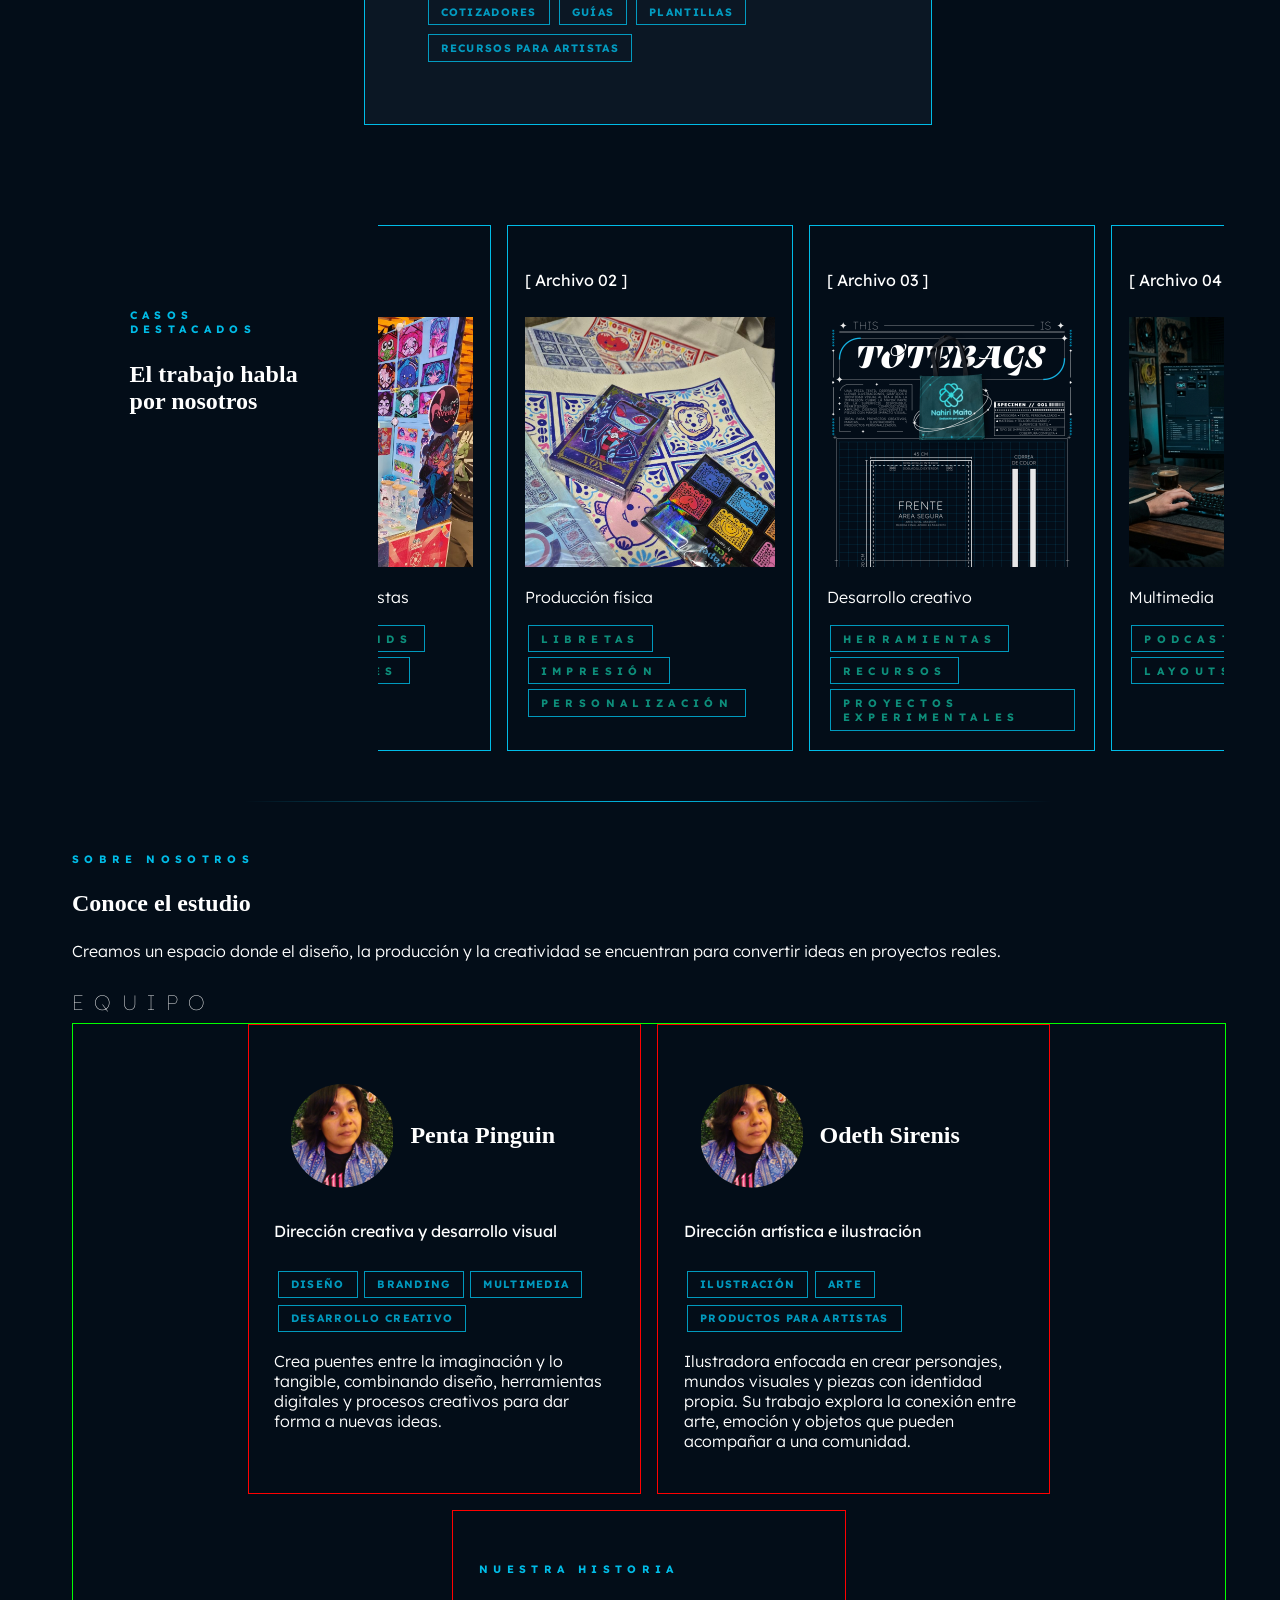
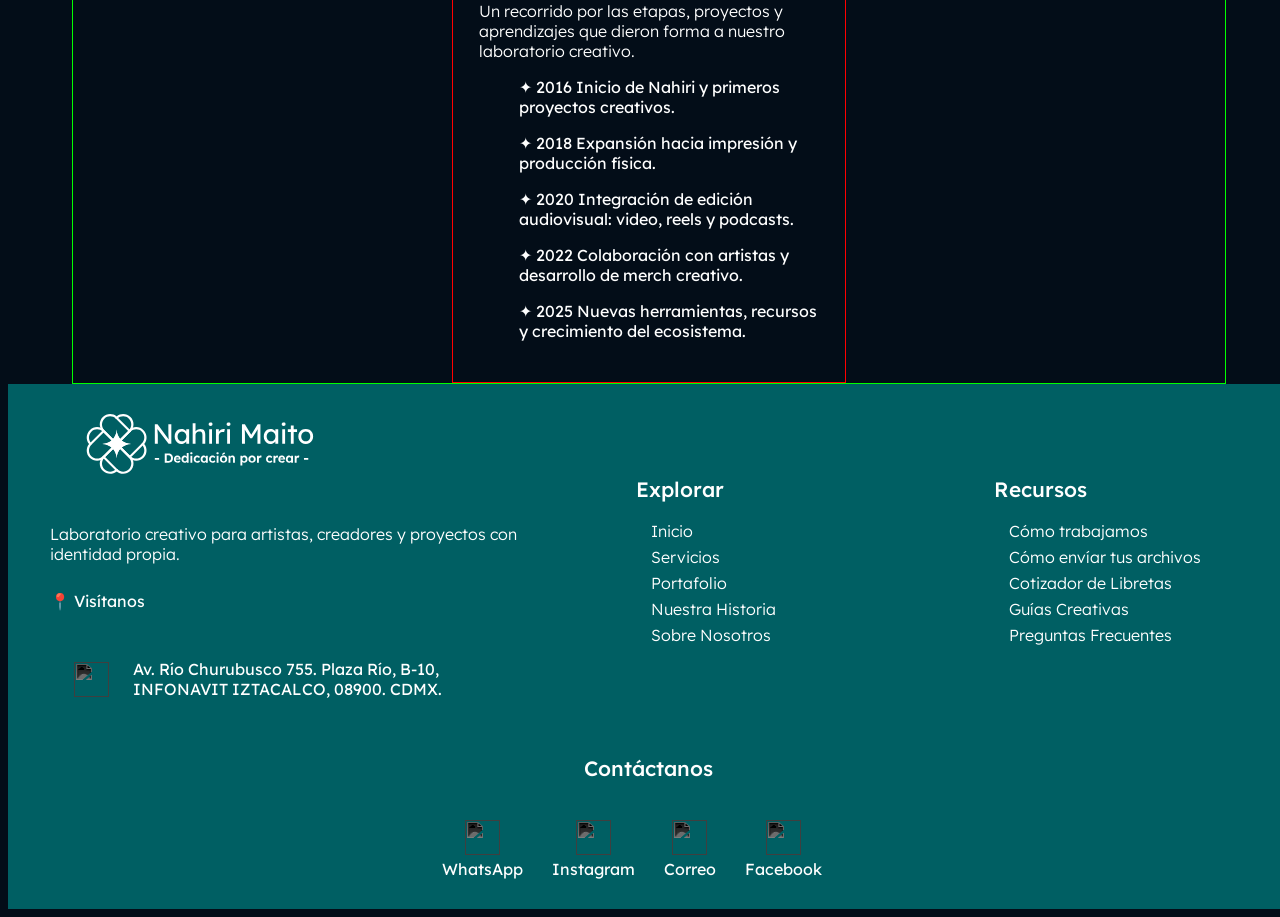
==== commit b9e7e1cb: "feat: create v3 homepage layout - Added homepage section structure - Created hero and service paths " ====
--- a/index.html
+++ b/index.html
@@ -59,7 +59,7 @@
       </section>
       <!-- Cards de navegación -->
       <section class="service-paths">
-        <article class="path-card">
+        <article class="path-card 1">
           <div class="header-path-card">
             <img
               class="img-path-card"
@@ -83,7 +83,7 @@
           </div>
         </article>
 
-        <article class="path-card">
+        <article class="path-card 2">
           <div class="header-path-card">
             <img
               class="img-path-card"
@@ -107,7 +107,7 @@
           </div>
         </article>
 
-        <article class="path-card">
+        <article class="path-card 3">
           <div class="header-path-card">
             <img
               class="img-path-card"
@@ -131,97 +131,283 @@
           </div>
         </article>
       </section>
-
-      <section id="servicioscard">
-        <button class="buttonheader">
-          <svg
-            aria-hidden="true"
-            xmlns="http://www.w3.org/2000/svg"
-            fill="none"
-            stroke="#fff"
-            viewBox="0 0 24 24"
-          >
-            <path
-              fill="#fff"
-              d="m21.9953 13.5202-.7472.0653.7472-.0653ZM11.6958 9.11988l.0686-.74685-.0686.74685ZM2.00472 11.684l.74715-.0653-.74715.0653Zm19.73808 2.697-.6085-.4384.6085.4384ZM2.09486 12.0645l.70014-.2689-.70014.2689Zm.43332.6781.55962-.4994-.55962.4994Zm1.54255 1.152-.36185.6569.36185-.6569Zm.69054-3.6385c.39863-.1125.63057-.52691.51805-.92554-.11253-.39864-.5269-.63058-.92554-.51805l.40749 1.44359Zm2.70893 5.7387c.40002.1075.81145-.1296.91897-.5296.10752-.4-.1296-.8115-.52962-.919l-.38935 1.4486Zm-5.21304-5.1715.60853.4384-.60853-.4384Zm19.64794 2.3164-.7001.2689.7001-.2689Zm-.4333-.678-.5596.4993.5596-.4993Zm-1.5425-1.1521.3618-.6569-.3618.6569Zm-3.3995-2.10019c-.4-.10751-.8115.12961-.919.52962-.1075.39997.1296.81147.5296.91897l.3894-1.44859ZM8.33087 16.2098c.40354.0934.8064-.158.89981-.5615.09341-.4036-.158-.8064-.56155-.8999l-.33826 1.4614ZM18.396 15.1476c-.4064.0798-.6712.4741-.5913.8805.0799.4065.4741.6712.8806.5913l-.2893-1.4718ZM7.96374 8.2781c-.41373.02003-.73289.37166-.71286.78539.02003.41373.37166.73289.78538.71286L7.96374 8.2781Zm14.77866 5.1768c-.0828-.9479-.8125-1.7255-1.6708-2.3214l-.8554 1.2321c.7666.5323 1.0097.9658 1.0319 1.2199l1.4943-.1306Zm-1.6708-2.3214c-1.9387-1.34601-5.4513-2.4063-9.3072-2.76047l-.1372 1.49371c3.7344.34306 6.9528 1.36296 8.589 2.49886l.8554-1.2321Zm-1.4253 5.2582c1.1525-.3253 2.1656-.8235 2.7051-1.5723l-1.2171-.8768c-.233.3234-.8291.7045-1.8955 1.0055l.4075 1.4436Zm2.7051-1.5723c.2829-.3927.4354-.8567.391-1.3645l-1.4943.1306c.0095.1082-.0154.2205-.1138.3571l1.2171.8768ZM1.25756 11.7493c.01771.2026.0657.398.13716.5841l1.40028-.5378c-.0259-.0674-.03868-.126-.04313-.1769l-1.49431.1306Zm.13716.5841c.12751.332.32983.635.57384.9085l1.11924-.9987c-.15504-.1737-.2455-.3244-.2928-.4476l-1.40028.5378Zm.57384.9085c.43247.4847 1.03639.9219 1.74032 1.3096l.72371-1.3138c-.61845-.3407-1.0651-.681-1.34479-.9945l-1.11924.9987Zm1.74032 1.3096c.44349.2443.93731.4748 1.47138.689l.55835-1.3923c-.48681-.1952-.92419-.4002-1.30602-.6105l-.72371 1.3138Zm.6449-5.73899c-.87866.24802-1.64747.58859-2.20065 1.04298-.56513.46421-.96442 1.10561-.89557 1.89381l1.49431-.1306c-.01256-.1438.03601-.3434.35337-.6041.3293-.2705.87761-.5388 1.65603-.7585l-.40749-1.44359ZM21.0716 11.1335c-.6175-.4288-1.384-.8217-2.2518-1.16972l-.5583 1.39222c.7959.3192 1.455.6627 1.9547 1.0096l.8554-1.2321Zm-17.36273 3.418c1.01718.5603 2.30813 1.0527 3.76133 1.4433l.38935-1.4486c-1.37246-.3689-2.54354-.8219-3.42696-1.3085l-.72372 1.3138Zm-2.45131-2.8022c.08281.9479.81247 1.7255 1.67081 2.3215l.85545-1.2322c-.76659-.5322-1.00975-.9658-1.03195-1.2199l-1.49431.1306Zm3.09622-2.93679c-1.15246.3253-2.16571.82356-2.70515 1.57239l1.21706.8768c.23301-.3235.82915-.7046 1.89558-1.0056l-.40749-1.44359ZM1.64863 10.3849c-.28286.3926-.43543.8565-.39107 1.3643l1.49431-.1305c-.00945-.1082.01539-.2204.11382-.357l-1.21706-.8768Zm21.09377 3.07c-.0177-.2027-.0657-.398-.1371-.5841l-1.4003.5378c.0259.0675.0387.126.0431.1769l1.4943-.1306Zm-.1371-.5841c-.1275-.332-.3299-.635-.5739-.9085l-1.1192.9987c.155.1738.2455.3245.2928.4476l1.4003-.5378Zm-.5739-.9085c-.4324-.4846-1.0364-.9219-1.7403-1.3096l-.7237 1.3139c.6185.3406 1.0651.6809 1.3448.9944l1.1192-.9987Zm-1.7403-1.3096c-.4435-.2443-.9372-.4747-1.4713-.68892l-.5583 1.39222c.4867.1952.9241.4002 1.3059.6106l.7237-1.3139Zm-.6448 5.739c.8787-.248 1.6474-.5886 2.2006-1.043.5651-.4642.9644-1.1056.8955-1.8938l-1.4943.1306c.0126.1438-.036.3434-.3533.6041-.3293.2705-.8776.5388-1.656.7585l.4075 1.4436ZM2.92837 14.0708c.61758.4287 1.38413.8216 2.25189 1.1697l.55835-1.3923c-.79598-.3192-1.45512-.6627-1.9548-1.0096l-.85544 1.2322Zm17.36273-3.4181C19.274 10.0924 17.983 9.6 16.5298 9.20941l-.3894 1.44859c1.3725.3689 2.5436.8219 3.427 1.3086l.7237-1.3139ZM2.92837 14.0708c1.26641.8792 3.18749 1.6263 5.4025 2.139l.33826-1.4614c-2.12155-.491-3.83747-1.1823-4.88531-1.9098l-.85545 1.2322Zm15.75693 2.5486c1.1451-.2251 2.1409-.5686 2.8579-1.0464.7175-.4782 1.2805-1.1882 1.1992-2.1181l-1.4943.1306c.014.1605-.0522.4163-.5367.7393-.4851.3233-1.2642.6162-2.3154.8228l.2893 1.4718Zm-6.9209-8.24637c-1.346-.12364-2.62803-.15169-3.80066-.09493l.07252 1.49825c1.09764-.05314 2.30934-.02733 3.59094.09039l.1372-1.49371Z"
-            />
-            <path
-              stroke-linecap="round"
-              stroke-width="1.5"
-              d="M15.2744 4.85061c.2592-.16358.5108-.30526.753-.42355.8807-.43014 1.6363-.55101 2.1745-.29079.2758.13336.4778.35873.6095.6622.1231.28344.1849.635.1884 1.04334m-3.7254-.9912C13.46 5.99564 11.2763 8.21359 9.38191 10.9923m5.89249-6.14169c-.3889.24541-.7947.54012-1.211.87906M6.78798 20.8588c.00337.0016.00674.0033.01013.0049.11352.0549.23672.0929.36873.1145.23702.0389.50245.0253.79127-.037.51544-.111 1.10535-.3768 1.74122-.7753.14882-.0932.30017-.1938.45367-.3013.2558-.1791.5176-.3777.7837-.5943l1.1748-.9546m-5.32352 2.5431c-.82572-.4087-.9811-1.6515-.56597-3.3475m.56597 3.3475c-1.32788-.6573-.92235-3.4716.80198-6.8588M18.7781 7.48866c.1504-.61448.2259-1.16947.2217-1.64685m0 0c.0075.85618-.2413 1.962-.7188 3.21295"
-            />
-            <path
-              stroke-width="1.5"
-              d="M11.7647 14.2813c-.0138-.9104-.0206-1.3656.2664-1.5313.287-.1657.6778.0678 1.4594.5349l.2022.1209c.2221.1327.3331.199.4554.2145.1224.0155.2421-.0217.4817-.0961l.2181-.0677c.8429-.2618 1.2644-.3927 1.5177-.1587.2534.234.1708.6779.0057 1.5657l-.0427.2297c-.0469.2523-.0704.3784-.0426.5017.0279.1232.1038.2296.2558.4423l.1383.1937c.5347.7486.802 1.1229.6716 1.4332-.1304.3104-.5723.3512-1.4559.4328l-.2286.0211c-.2511.0232-.3766.0348-.4818.0955-.1051.0607-.1779.1636-.3235.3695l-.1326.1874c-.5125.7244-.7688 1.0867-1.1027 1.0444-.334-.0422-.5245-.4608-.9055-1.2982l-.0985-.2166c-.1083-.238-.1624-.357-.2552-.4427-.0929-.0857-.2138-.1285-.4558-.214l-.2202-.0778c-.8515-.3009-1.2772-.4514-1.3531-.7878-.076-.3364.2481-.6359.8962-1.2351l.1677-.155c.1842-.1702.2763-.2554.3241-.369.0477-.1137.0458-.2431.0419-.5018l-.0035-.2355Z"
-            />
-          </svg>
-          <h2>Cómo podemos ayudarte:</h2>
-        </button>
-        <p id="DescServDest">
-          Explora nuestros servicios destacados y descubre la forma más sencilla
-          de empezar. Aquí encontrarás lo que necesitas para dar vida a tus
-          ideas con apoyo claro y cercano.
-        </p>
-
-        <div class="card-container">
-          <div class="card">
-            <a href=" https://wa.me/c/5215614847163">
-              <h3>🎁 Mercancía personalizada</h3>
-              <h4>Regala o vende cosas únicas.</h4>
+      <hr class="hr-divisor" />
+      <!-- Contenedor quienes somos -->
+      <section class="quienes-somos">
+        <div class="info-quienes-somos">
+          <div class="header-quienes-somos">
+            <h6>QUIÉNES SOMOS</h6>
+            <h5>
+              Nahiri es un laboratorio creativo especializado en diseño,
+              producción física y desarrollo multimedia.
+            </h5>
+            <p>
+              Desde 2016 hemos colaborado con artistas, creadores,
+              emprendimientos y proyectos con identidad propia, acompañándolos
+              desde la conceptualización hasta la producción final de sus ideas.
+            </p>
+          </div>
+          <hr />
+          <div class="carrousel-quienes-somos">
+            <div class="ages-actives">
+              <h3>+9</h3>
+              <h5>años activos</h5>
+            </div>
+            <div class="proyectos-unicos">
+              <h4>∞</h4>
+              <h5>proyectos unícos</h5>
+            </div>
+            <div class="eventos-hechos">
+              <h3>+5</h3>
+              <h5>Eventos compartidos</h5>
+            </div>
+          </div>
+        </div>
+        <img
+          class="img-floating"
+          src="/assets/home/mesa_quienes_somos.png"
+          alt=""
+        />
+      </section>
+      <hr class="hr-divisor" />
+
+      <section class="servicios-recursos">
+        <div class="header-servicios-recursos">
+          <h6>Servicios y recursos</h6>
+          <h3>Explora nuestro <span>laboratorio</span></h3>
+        </div>
+        <div class="container-cards-servicios-recursos">
+          <div class="cards-servicios-recursos">
+            <h5><span class="icon-list">✦</span> Diseño y desarrollo visual</h5>
+            <p>
+              Construimos identidades, piezas visuales y recursos creativos para
+              comunicar con claridad y personalidad.
+            </p>
+            <div class="labels-path-card">
+              <div class="label-service"><h6>Branding</h6></div>
+              <div class="label-service"><h6>Diseño gráfico</h6></div>
+              <div class="label-service"><h6>Ilustración</h6></div>
+              <div class="label-service"><h6>Editorial</h6></div>
+              <div class="label-service"><h6>Redes Sociales</h6></div>
+            </div>
+          </div>
+          <div class="cards-servicios-recursos">
+            <h5><span class="icon-list">◈</span> Producción física</h5>
+            <p>
+              Transformamos ideas en productos tangibles listos para vender,
+              regalar o compartir.
+            </p>
+            <div class="labels-path-card">
+              <div class="label-service"><h6>Merch</h6></div>
+              <div class="label-service"><h6>Playeras</h6></div>
+              <div class="label-service"><h6>stickers</h6></div>
+              <div class="label-service"><h6>Photocards</h6></div>
+              <div class="label-service"><h6>Editorial</h6></div>
+              <div class="label-service"><h6>libretas</h6></div>
+              <div class="label-service"><h6>y más...</h6></div>
+            </div>
+          </div>
+          <div class="cards-servicios-recursos">
+            <h5><span class="icon-list">◎</span> Impresión comercial</h5>
+            <p>
+              Materiales impresos para negocios, eventos y proyectos que
+              necesitan presencia física.
+            </p>
+            <div class="labels-path-card">
+              <div class="label-service"><h6>Tarjetas</h6></div>
+              <div class="label-service"><h6>Lonas</h6></div>
+              <div class="label-service"><h6>Volantes</h6></div>
+              <div class="label-service"><h6>Viniles</h6></div>
+              <div class="label-service"><h6>Gran Formato</h6></div>
+            </div>
+          </div>
+          <div class="cards-servicios-recursos">
+            <h5><span class="icon-list">⁜</span>Producción multimedia</h5>
+            <p>
+              Contenido audiovisual diseñado para informar, promocionar y
+              conectar con tu audiencia.
+            </p>
+            <div class="labels-path-card">
+              <div class="label-service"><h6>Video</h6></div>
+              <div class="label-service"><h6>Audio</h6></div>
+              <div class="label-service"><h6>Podcast</h6></div>
+              <div class="label-service"><h6>Motion Graphics</h6></div>
+            </div>
+          </div>
+          <div class="cards-servicios-recursos">
+            <h5><span class="icon-list">※</span> Herramientas y recursos</h5>
+            <p>
+              Recursos creados para facilitar procesos creativos y de
+              producción.
+            </p>
+            <div class="labels-path-card">
+              <div class="label-service"><h6>Cotizadores</h6></div>
+              <div class="label-service"><h6>Guías</h6></div>
+              <div class="label-service"><h6>Plantillas</h6></div>
+              <div class="label-service"><h6>Recursos para artistas</h6></div>
+            </div>
+          </div>
+        </div>
+      </section>
+      <hr class="hr-divisor" />
+      <section class="portfolio-general">
+        <section class="header-portfolio">
+          <h6>Casos Destacados</h6>
+          <h3>El trabajo <span>habla por nosotros</span></h3>
+        </section>
+        <section class="collection-portfolio">
+          <div class="collection-card">
+            <h5>[ Archivo 01 ]</h5>
+            <img
+              class="img-collection"
+              src="/assets/home/stand-convenciones.jpg"
+              alt=""
+            />
+            <p>Producción para artistas</p>
+            <div class="labels-path-card">
+              <h6 class="label-service">Merch</h6>
+              <h6 class="label-service">Stands</h6>
+              <h6 class="label-service">Convenciones</h6>
+            </div>
+          </div>
+          <div class="collection-card">
+            <h5>[ Archivo 02 ]</h5>
+            <img
+              class="img-collection"
+              src="/assets/home/prod-merch.jpg"
+              alt=""
+            />
+            <p>Producción física</p>
+            <div class="labels-path-card">
+              <h6 class="label-service">Libretas</h6>
+              <h6 class="label-service">Impresión</h6>
+              <h6 class="label-service">Personalización</h6>
+            </div>
+          </div>
+          <div class="collection-card">
+            <h5>[ Archivo 03 ]</h5>
+            <img
+              class="img-collection"
+              src="/assets/home/SpecimenCard_GuiasdeImpresion.png"
+              alt=""
+            />
+            <p>Desarrollo creativo</p>
+            <div class="labels-path-card">
+              <h6 class="label-service">Herramientas</h6>
+              <h6 class="label-service">Recursos</h6>
+              <h6 class="label-service">Proyectos experimentales</h6>
+            </div>
+          </div>
+          <div class="collection-card">
+            <h5>[ Archivo 04 ]</h5>
+            <img
+              class="img-collection"
+              src="/assets/home/produccion-digital.png"
+              alt=""
+            />
+            <p>Multimedia</p>
+            <div class="labels-path-card">
+              <h6 class="label-service">Podcast</h6>
+              <h6 class="label-service">Video</h6>
+              <h6 class="label-service">Layouts</h6>
+            </div>
+          </div>
+        </section>
+      </section>
+      <hr class="hr-divisor" />
+
+      <section class="sobre-nosotros">
+        <header class="sobre-nosotros__header">
+          <h6>Sobre Nosotros</h6>
+          <h3>Conoce el <span>estudio</span></h3>
+          <p>
+            Creamos un espacio donde el diseño, la producción y la creatividad
+            se encuentran para convertir ideas en proyectos reales.
+          </p>
+          <h4>Equipo</h4>
+        </header>
+
+        <div class="sobre-nosotros__team">
+          <article class="team-profile team-profile--penta">
+            <header class="team-profile__header">
+              <img src="/assets/home/profile-penta.jpg" alt="" />
+              <h3>Penta Pinguin</h3>
+            </header>
+            <div class="team-profile__title">
+              <h5>Dirección creativa y desarrollo visual</h5>
+              <div class="labels-path-card">
+                <div class="label-service"><h6>Diseño</h6></div>
+                <div class="label-service"><h6>Branding</h6></div>
+                <div class="label-service"><h6>Multimedia</h6></div>
+                <div class="label-service"><h6>Desarrollo Creativo</h6></div>
+              </div>
+            </div>
+            <div class="team-profile__description">
               <p>
-                Creamos tazas, libretas, ropa, stickers, credenciales y más.
-                Para eventos, regalos, fandoms o tu propia tienda en línea.
-                <br /><br />
-                <strong>🔎 Ver catálogo completo en WhatsApp</strong>
+                Crea puentes entre la imaginación y lo tangible, combinando
+                diseño, herramientas digitales y procesos creativos para dar
+                forma a nuevas ideas.
               </p>
-            </a>
-          </div>
-          <div class="card">
-            <a href="/servicios/papeleria-empresarial.html">
-              <h3>🖋️ Papelería empresarial</h3>
-              <h4>Identidad visual que representa tu negocio.</h4>
+            </div>
+          </article>
+
+          <article class="team-profile team-profile--penta">
+            <header class="team-profile__header">
+              <img src="/assets/home/profile-penta.jpg" alt="" />
+              <h3>Odeth Sirenis</h3>
+            </header>
+            <div class="team-profile__title">
+              <h5>Dirección artística e ilustración</h5>
+              <div class="labels-path-card">
+                <div class="label-service"><h6>Ilustración</h6></div>
+                <div class="label-service"><h6>Arte</h6></div>
+                <div class="label-service">
+                  <h6>Productos para Artistas</h6>
+                </div>
+              </div>
+            </div>
+            <div class="team-profile__description">
               <p>
-                Diseñamos y producimos papelería personalizada como tarjetas,
-                volantes, etiquetas, folders y mucho más, cuidando cada detalle.
+                Ilustradora enfocada en crear personajes, mundos visuales y
+                piezas con identidad propia. Su trabajo explora la conexión
+                entre arte, emoción y objetos que pueden acompañar a una
+                comunidad.
               </p>
-            </a>
-          </div>
-          <div class="card">
-            <a href="/servicios/diseño-grafico.html">
-              <h3>🎨 Diseño gráfico personalizado</h3>
-              <h4>Visuales que hablan por ti.</h4>
-              <p>
-                Desde banners hasta branding, hacemos piezas que conectan
-                contigo y con tu audiencia. Perfecto para streamers, creadores y
-                marcas.
-              </p>
-            </a>
-          </div>
-          <div class="card">
-            <a href="/servicios/edicion-video.html">
-              <h3>🎬 Edición de video y motion graphics</h3>
-              <h4>Haz que tu contenido cobre vida.</h4>
-              <p>
-                Transformamos tus clips en piezas visuales con ritmo, estilo y
-                emoción. Ideal para reels, intros, anuncios o videos con
-                branding.
-              </p>
-            </a>
-          </div>
-          <div class="card">
-            <a href="/servicios/edicion-podcast.html">
-              <h3>🎧 Edición de podcast y audio</h3>
-              <h4>Tu voz, con claridad y carácter.</h4>
-              <p>
-                Mejoramos la calidad sonora, eliminamos ruidos, agregamos música
-                y hacemos que tu contenido se escuche profesional y fluido.
-              </p>
-            </a>
-          </div>
+            </div>
+          </article>
+
+          <section class="sobre-nosotros__timeline">
+            <h6>Nuestra Historia</h6>
+            <p>
+              Un recorrido por las etapas, proyectos y aprendizajes que dieron
+              forma a nuestro laboratorio creativo.
+            </p>
+            <table>
+              <ul>
+                <span>✦ 2016 </span
+                >Inicio de Nahiri y primeros proyectos creativos.
+              </ul>
+              <ul>
+                <span>✦ 2018 </span
+                >Expansión hacia impresión y producción física.
+              </ul>
+              <ul>
+                <span>✦ 2020 </span
+                >Integración de edición audiovisual: video, reels y podcasts.
+              </ul>
+              <ul>
+                <span>✦ 2022 </span
+                >Colaboración con artistas y desarrollo de merch creativo.
+              </ul>
+              <ul>
+                <span>✦ 2025 </span
+                >Nuevas herramientas, recursos y crecimiento del ecosistema.
+              </ul>
+            </table>
+          </section>
         </div>
       </section>
     </main>
-
     <div id="footer-container"></div>
   </body>
 </html>
--- a/assets/css/responsive.css
+++ b/assets/css/responsive.css
@@ -124,6 +124,14 @@
   .drawer.open {
     transform: translateY(0);
   }
+  .service-paths {
+    display: flex;
+    justify-content: center;
+    align-items: center;
+    flex-direction: row;
+    flex-wrap: wrap;
+    gap: 2.5rem;
+  }
 
   .hero-bienvenida,
   .document-container {
--- a/assets/css/base.css
+++ b/assets/css/base.css
@@ -7,11 +7,7 @@
   background: var(--color-bg-primary);
   color: var(--color-text-primary);
   font-family: var(--font-body);
-
-  margin: 0;
-  padding: 0;
-
-  min-height: 100vh;
+  min-width: 100dvw;
 
   h1,
   h2,
@@ -67,16 +63,28 @@
     font-size: 1rem;
   }
 
+  .hr-divisor {
+    margin-top: 50px;
+    margin-bottom: 50px;
+    background-image: linear-gradient(
+      90deg,
+      var(--color-bg-primary) 15%,
+      var(--color-brand-light) 50%,
+      var(--color-bg-primary) 85%
+    );
+    border: 0;
+    height: 0.5px;
+  }
+
   nav {
     /* == Tamaño y posición == */
     z-index: 3;
-    max-width: var(--container-width);
     display: flex;
-    justify-content: space-between;
+    justify-content: space-around;
     position: sticky;
     align-items: center;
     /* == Estilo == */
-    padding: 1.25rem 1.5rem;
+    padding: 1% 2%;
     backdrop-filter: blur(10px);
     background: var(--color-bg-primary);
     border-bottom: var(--border-subtle);
@@ -151,165 +159,118 @@
     }
   }
 
-  .barghost {
-    height: 10vh;
-    background-color: transparent;
-  }
   footer {
-    width: 100%;
-    gap: 1rem;
-    display: flex;
-    flex-direction: column;
-    align-items: center;
-    .footer-contenedor {
-      padding: 2% 10%;
-      background-color: rgba(0, 56, 66, 0.9);
-
-      .footer-links {
-        display: grid;
-        grid-template-columns: repeat(auto-fill(300px, 1fr));
+    width: 100dvw;
+    background-color: var(--color-brand);
+    display: inline-flex;
+    justify-content: space-around;
+    flex-wrap: wrap;
+
+    div {
+      width: var(--container-width);
+      max-width: 480px;
+    }
+    .iconrss {
+      width: 35px;
+      height: 35px;
+      filter: invert(100%) sepia(0%) saturate(0%) hue-rotate(360deg)
+        brightness(100%) contrast(100%);
+    }
+    a {
+      text-decoration: none;
+      color: inherit;
+    }
+    .footer-identity {
+      margin: 0 auto;
+      img {
+        max-height: 8dvh;
+        margin: 5%;
+      }
+      .footer-visitanos {
+        display: flex;
+        align-items: center;
+      }
+    }
+    .footer-explorar,
+    .footer-recursos {
+      width: 230px;
+      margin: 5%;
+      ul {
+        padding-left: 5%;
         li {
-          border: 1px #ccc solid;
-          border-radius: 5px 0px 5px 0px;
-          margin: 3px;
-          padding: 3px;
+          list-style-type: none;
         }
+      }
+    }
+    .footer-contact {
+      margin: 0 auto;
+      text-align: center;
+      ul {
+        width: 480px;
+        display: inline-flex;
+        flex-wrap: wrap;
         a {
-          font-family: "Lexend", serif;
-          font-weight: 700;
-          text-decoration: none;
-          color: #ccc;
+          margin: 3%;
         }
-        a:hover {
-          text-decoration: underline;
-        }
-      }
-      .footer-branding {
-        display: flex;
-        flex-direction: row;
-        flex-wrap: wrap;
-        justify-content: center;
-        gap: 1rem;
-        .logo-footer {
-          max-width: 200px;
-          width: 100%;
-          margin-bottom: 1rem;
-        }
-        section {
-          display: flex;
-          flex-wrap: wrap;
-          justify-content: center;
-          min-width: 300px;
-          .iconrsscont {
-            text-align: center;
-
-            justify-content: center;
-            align-items: center;
-          }
-        }
-        .iconrsscont {
-          display: flex;
-          flex-direction: row;
-          flex-wrap: wrap;
-          gap: 1rem;
-          justify-content: space-evenly;
-          margin-bottom: 1.5rem;
-          a {
-            font-family: "Lexend", serif;
-            font-weight: 700;
-            text-decoration: none;
-            text-align: center;
-            color: #ccc;
-            font-size: clamp(0.9rem, 1.2vw, 1rem);
-          }
-          .iconrss {
-            width: 35px;
-            height: 35px;
-            filter: invert(100%) sepia(0%) saturate(0%) hue-rotate(360deg)
-              brightness(100%) contrast(100%);
-
-            a {
-              text-align: center;
-              box-sizing: border-box;
-              max-width: 100px;
-            }
-          }
-        }
-
-        iframe {
-          margin: 5px;
-          height: auto;
-          width: 100%;
-        }
-      }
-    }
-    #footer-creditos {
-      margin: 1% 10%;
-      width: 100%;
-      font-family: "Lexend", serif;
-      font-weight: 700;
-      text-decoration: none;
-      text-wrap: wrap;
-      color: white;
-      text-align: center;
-    }
-  }
-
-  .buttonheader {
-    vertical-align: baseline;
-    max-width: 90%;
-    min-width: 50%;
-    width: fit-content;
-    max-height: 10vh;
-    height: max-content;
-    display: flex;
-    gap: 7px;
-    justify-content: start;
-    align-items: center;
-    border: 1px solid white;
-    background-color: transparent;
-    border-radius: 15px;
-    padding: 10px;
-
-    h2 {
-      font-size: 18pt;
-      color: white;
-    }
-
-    svg {
-      max-height: 50px;
-    }
-  }
-  .animated-button {
-    font-family: "Lexend", serif;
-    font-weight: normal;
-    margin: 0 auto;
-    background: rgba(255, 255, 255, 0.15);
-    border-radius: 12px;
-    border: 1px solid rgba(255, 255, 255, 0.3);
+      }
+    }
+  }
+}
+
+.buttonheader {
+  vertical-align: baseline;
+  max-width: 90%;
+  min-width: 50%;
+  width: fit-content;
+  max-height: 10vh;
+  height: max-content;
+  display: flex;
+  gap: 7px;
+  justify-content: start;
+  align-items: center;
+  border: 1px solid white;
+  background-color: transparent;
+  border-radius: 15px;
+  padding: 10px;
+
+  h2 {
+    font-size: 18pt;
     color: white;
-    padding: 12px 28px;
-    font-size: 1rem;
-    cursor: pointer;
-    backdrop-filter: blur(10px);
-    -webkit-backdrop-filter: blur(10px);
-    box-shadow: 0 8px 32px 0 rgba(31, 38, 135, 0.2);
-    transition:
-      transform 0.25s ease,
-      box-shadow 0.25s ease;
-    user-select: none;
-    width: fit-content;
-    margin-top: 15px;
-
-    &:hover {
-      transform: scale(1.08);
-      box-shadow: 0 12px 40px 0 rgba(31, 38, 135, 0.4);
-    }
-
-    &:active {
-      transform: scale(0.95);
-      box-shadow: 0 6px 20px 0 rgba(31, 38, 135, 0.25);
-    }
+  }
+
+  svg {
+    max-height: 50px;
+  }
+}
+.animated-button {
+  font-family: "Lexend", serif;
+  font-weight: normal;
+  margin: 0 auto;
+  background: rgba(255, 255, 255, 0.15);
+  border-radius: 12px;
+  border: 1px solid rgba(255, 255, 255, 0.3);
+  color: white;
+  padding: 12px 28px;
+  font-size: 1rem;
+  cursor: pointer;
+  backdrop-filter: blur(10px);
+  -webkit-backdrop-filter: blur(10px);
+  box-shadow: 0 8px 32px 0 rgba(31, 38, 135, 0.2);
+  transition:
+    transform 0.25s ease,
+    box-shadow 0.25s ease;
+  user-select: none;
+  width: fit-content;
+  margin-top: 15px;
+
+  &:hover {
+    transform: scale(1.08);
+    box-shadow: 0 12px 40px 0 rgba(31, 38, 135, 0.4);
+  }
+
+  &:active {
+    transform: scale(0.95);
+    box-shadow: 0 6px 20px 0 rgba(31, 38, 135, 0.25);
   }
 }
 
--- a/assets/css/home.css
+++ b/assets/css/home.css
@@ -1,17 +1,23 @@
+main {
+  width: 90dvw;
+  margin: 0 auto;
+}
+
 /* === Bienvenida === */
 .hero-principal {
+  width: clamp(300px, 700px, 90dvw);
   text-align: center;
-  justify-content: center;
-  align-items: center;
+  margin: 0 auto;
   h2 {
+    font-size: 2.5rem;
     letter-spacing: 0.1em;
     strong {
-      font-size: 4rem;
+      font-size: 5dvw;
     }
   }
   h5 {
     color: rgba(255, 255, 255, 0.7);
-    font-size: smaller;
+    font-size: min(1rem, 2dvw);
     letter-spacing: 0.1em;
   }
   .division-container {
@@ -38,23 +44,23 @@
 }
 /*-- Cards de navegación --*/
 .service-paths {
-  padding: 2% 5%;
-  display: flex;
-  justify-content: center;
-  align-items: center;
-  flex-direction: row;
-  flex-wrap: wrap;
-  gap: 2.5rem;
+  width: clamp(320px, 100%, 90dvw);
+  justify-content: space-evenly;
+  display: inline-flex;
+  flex-wrap: wrap;
+  margin: 0 auto;
   .path-card {
+    width: clamp(300px, 380px, 300px);
+    padding: clamp(2%, 2dvw, 5%);
     border: var(--border-subtle);
-    padding: 5%;
     background-color: var(--color-bg-secondary);
     .header-path-card {
-      margin-bottom: 5%;
+      /*-- Posicion y Acomdo --*/
+      margin-bottom: 1rem;
       display: flex;
-      align-items: center;
+      flex-wrap: wrap;
+      gap: 0.5rem;
       justify-content: center;
-      gap: 1rem;
       h6,
       h3 {
         margin: 2%;
@@ -62,96 +68,200 @@
       }
 
       .img-path-card {
-        width: 30dvw;
         max-height: 20dvh;
-        height: 100%;
       }
       .info-path-card {
-        max-height: 30dvw;
-      }
-    }
-    .labels-path-card {
+        max-width: 45dvw;
+      }
+    }
+
+    &:hover {
+      border: var(--color-bg-secondary);
+      box-shadow: 0px 0px 1px;
+      background:
+        linear-gradient(
+            var(--border-subtle),
+            transparent,
+            var(--border-subtle),
+            transparent,
+            transparent,
+            var(--border-subtle),
+            transparent,
+            var(--border-subtle)
+          )
+          padding-box,
+        linear-gradient(to top left, #121fcf 0%, #cf1512 100%) border-box;
+    }
+  }
+}
+.labels-path-card {
+  display: flex;
+  flex-wrap: wrap;
+  .label-service {
+    opacity: 0.8;
+    background: none;
+    border: var(--border-standard);
+    color: var(--color-accent-emerald);
+    font-family: var(--font-subtitle);
+    text-transform: uppercase;
+    padding: 0.35rem 0.75rem;
+    margin: 1%;
+    h6 {
+      padding: 0;
+      margin: 0;
+      letter-spacing: 0.12em;
+      text-transform: uppercase;
+    }
+  }
+}
+.quienes-somos {
+  justify-content: space-around;
+  display: flex;
+  flex-wrap: wrap;
+  align-items: center;
+  .info-quienes-somos {
+    padding: 2em;
+    width: clamp(min(90dvw, 300px), 50dvw, 600px);
+    height: min-content;
+    background-color: var(--color-bg-secondary);
+    border: var(--border-subtle);
+    clip-path: polygon(
+      40% 3%,
+      50% 8%,
+      100% 8%,
+      100% 90%,
+      90% 100%,
+      0% 100%,
+      0% 3%
+    );
+    .header-quienes-somos {
+      width: 100%;
+    }
+    hr {
+      border: var(--border-subtle);
+    }
+    .carrousel-quienes-somos {
       display: flex;
-      flex-wrap: wrap;
-      .label-service {
-        opacity: 0.8;
-        background: none;
-        border: var(--border-standard);
-        color: var(--color-accent-emerald);
-        font-family: var(--font-subtitle);
-        text-transform: uppercase;
-        padding: 0.35rem 0.75rem;
-        margin: 1%;
-        h6 {
+      align-items: start;
+      div {
+        width: 150px;
+        display: inline-block;
+        h4 {
+          font-family:
+            "Lucida Sans Regular", "Lucida Grande", "Lucida Sans Unicode",
+            Geneva, Verdana, sans-serif;
+          font-size: 2.5rem;
           padding: 0;
           margin: 0;
-          letter-spacing: 0.12em;
-          text-transform: uppercase;
-        }
-      }
-    }
-  }
-}
-
-#servicioscard {
+          color: var(--color-brand-light);
+        }
+        h3 {
+          font-size: xx-large;
+          padding: 0;
+          margin: 0;
+          color: var(--color-brand-light);
+        }
+      }
+    }
+  }
+  .img-floating {
+    width: clamp(min(90dvw, 300px), 50dvw, 500px);
+    margin: 5%;
+  }
+}
+
+.container-cards-servicios-recursos {
+  display: inline-flex;
+  flex-wrap: wrap;
   justify-content: center;
-  background-color: #030c18;
-  padding: 12% 10%;
-
-  h2 {
-    font-size: clamp(0.875rem, 2vw, 1.5rem);
-  }
-
-  svg {
-    max-height: 50px;
-  }
-  #DescServDest {
+  gap: 1rem;
+  .cards-servicios-recursos {
+    padding: clamp(2%, 5vw, 5%);
+    width: clamp(300px, 100%, 450px);
+    background: var(--color-bg-secondary);
+    border: var(--border-standard);
+    h5 {
+      text-transform: uppercase;
+      line-height: 1em;
+      letter-spacing: 0.12em;
+      .icon-list {
+        vertical-align: center;
+        margin: 2%;
+        font-size: 2rem;
+        color: var(--color-brand-light);
+      }
+    }
+  }
+}
+
+.portfolio-general {
+  display: flex;
+  .header-portfolio {
+    padding: clamp(2%, 5vw, 5%);
+  }
+  .collection-portfolio {
+    display: flex;
+    gap: 1em;
+    justify-content: center;
+    overflow: hidden;
+    scroll-behavior: smooth;
+    scroll-snap-type: 0 mandatory;
+    .collection-card {
+      border: var(--border-standard);
+      padding: 2%;
+      min-height: 420px;
+      width: 320px;
+      .img-collection {
+        width: 250px;
+        height: 250px;
+        object-fit: cover;
+        object-position: top;
+      }
+    }
+  }
+}
+.sobre-nosotros {
+  width: min(var(--container-width), 90dvw);
+  margin: 0 auto;
+  .sobre-nosotros__header {
+    h4 {
+      font-weight: 100;
+      text-transform: uppercase;
+      letter-spacing: 0.5em;
+    }
+  }
+  .sobre-nosotros__team {
+    width: 100%;
     display: flex;
     flex-wrap: wrap;
-    align-items: flex-end;
-  }
-  /* Contenedor de cards */
-  .card-container {
-    display: grid;
-    grid-template-columns: repeat(auto-fit, minmax(200px, 1fr));
-    gap: 20px;
-    padding: 20px;
-  }
-  /* Cards individuales */
-  .card {
-    background-color: rgba(15, 174, 147, 0.7);
-    /* Color de fondo turquesa claro con transparencia */
-    color: white;
-    /* Color de texto blanco */
-    border-radius: 10px;
-    padding: 20px;
-    text-align: center;
-    transition:
-      transform 0.3s,
-      box-shadow 0.3s;
-    box-shadow: 0 4px 8px rgba(0, 0, 0, 0.1);
-
-    a {
-      text-decoration: none;
-      color: white;
-    }
-  }
-  .card:hover {
-    transform: scale(1.05);
-    box-shadow: 0 8px 16px rgba(0, 0, 0, 0.2);
-  }
-  /* Estilos responsivos */
-  @media (max-width: 600px) {
-    .contact-banner {
-      font-size: 14px;
-    }
-
-    .card h3 {
-      font-size: 18px;
-    }
-
-    .card p {
-      font-size: 14px;
-    }
-  }
-}
+    justify-content: center;
+    gap: 1rem;
+    border: 1px solid lime;
+    .team-profile,
+    .sobre-nosotros__timeline {
+      border: 1px solid red;
+      width: min(340px, 90dvw);
+      padding: clamp(2%, 2vw, 5%);
+      .team-profile__header {
+        align-items: center;
+        display: flex;
+        flex-wrap: wrap;
+        img {
+          margin: 5%;
+          width: min(150px, 30%);
+          height: 100%;
+          clip-path: circle(43%);
+        }
+
+        .sobre-nosotros__description {
+          width: 100%;
+        }
+      }
+      .team-profile__title {
+        h5 {
+          margin-top: 0;
+        }
+      }
+    }
+  }
+}
